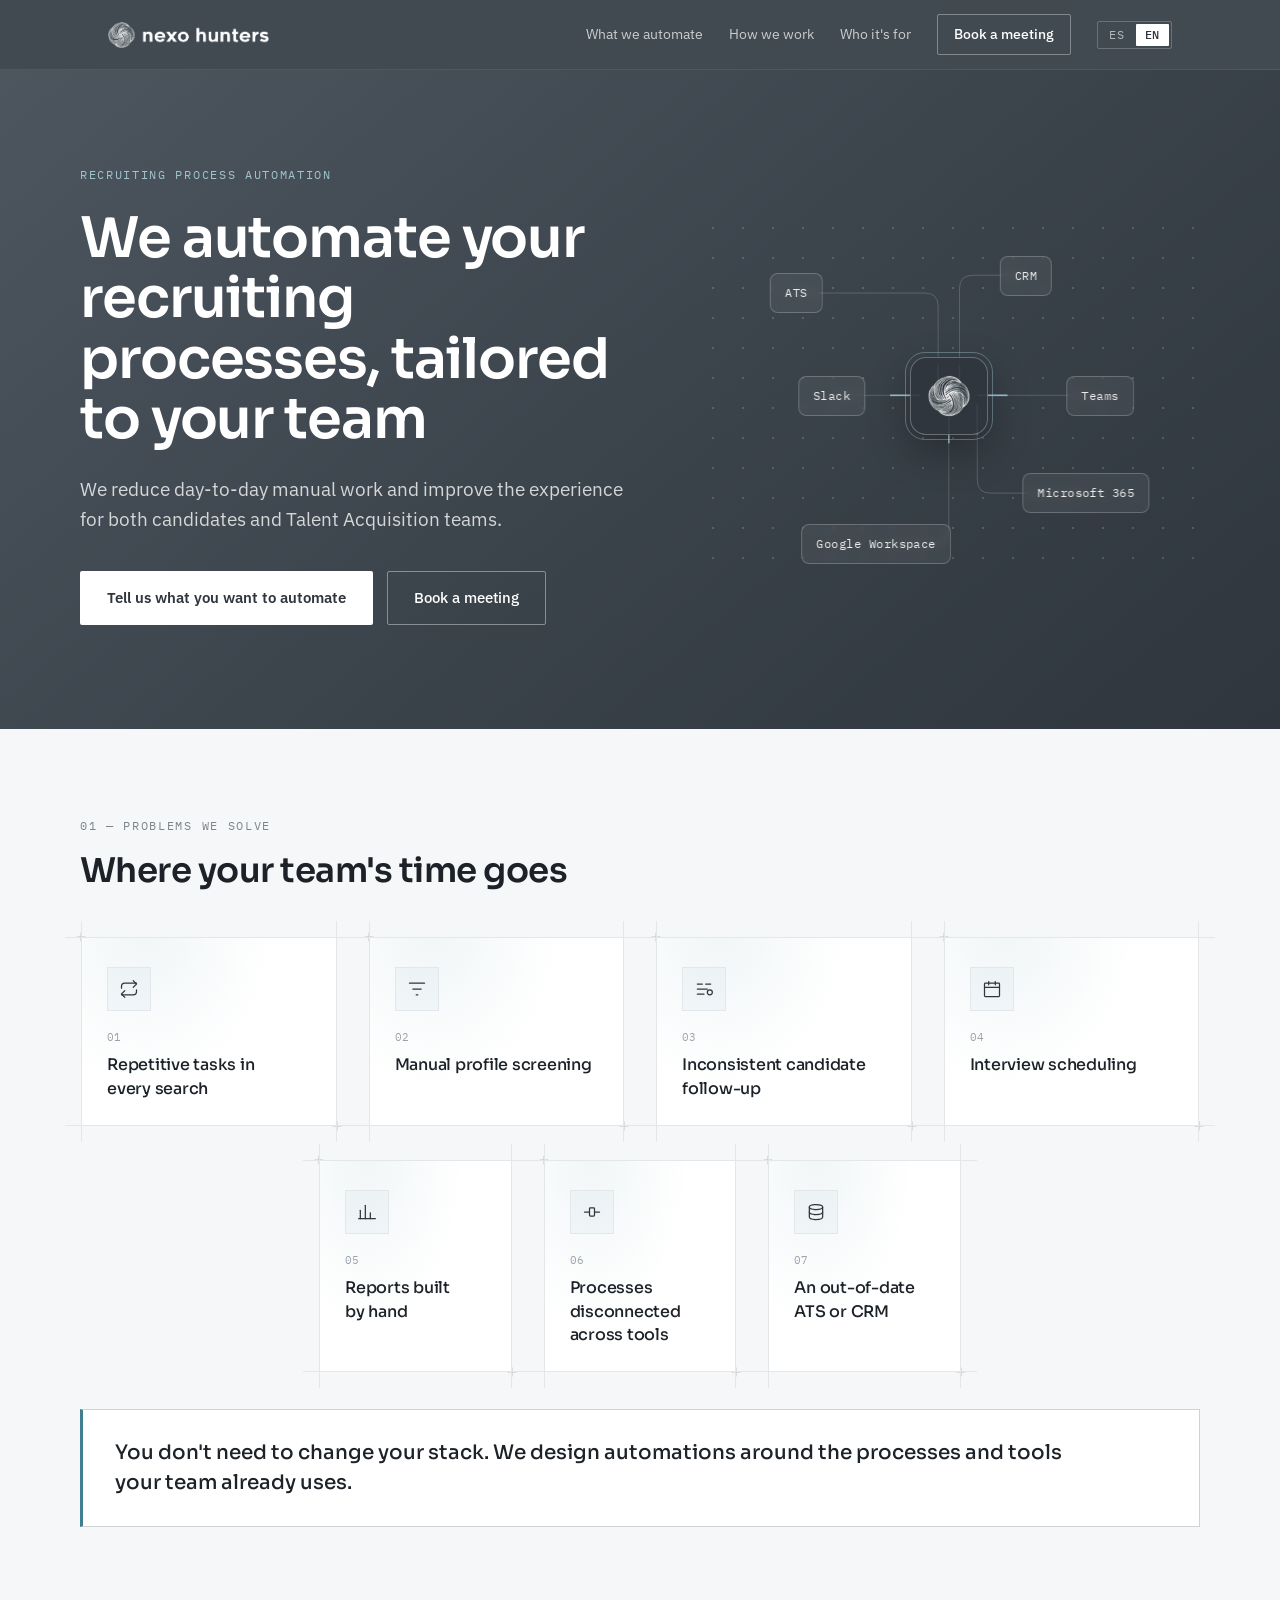
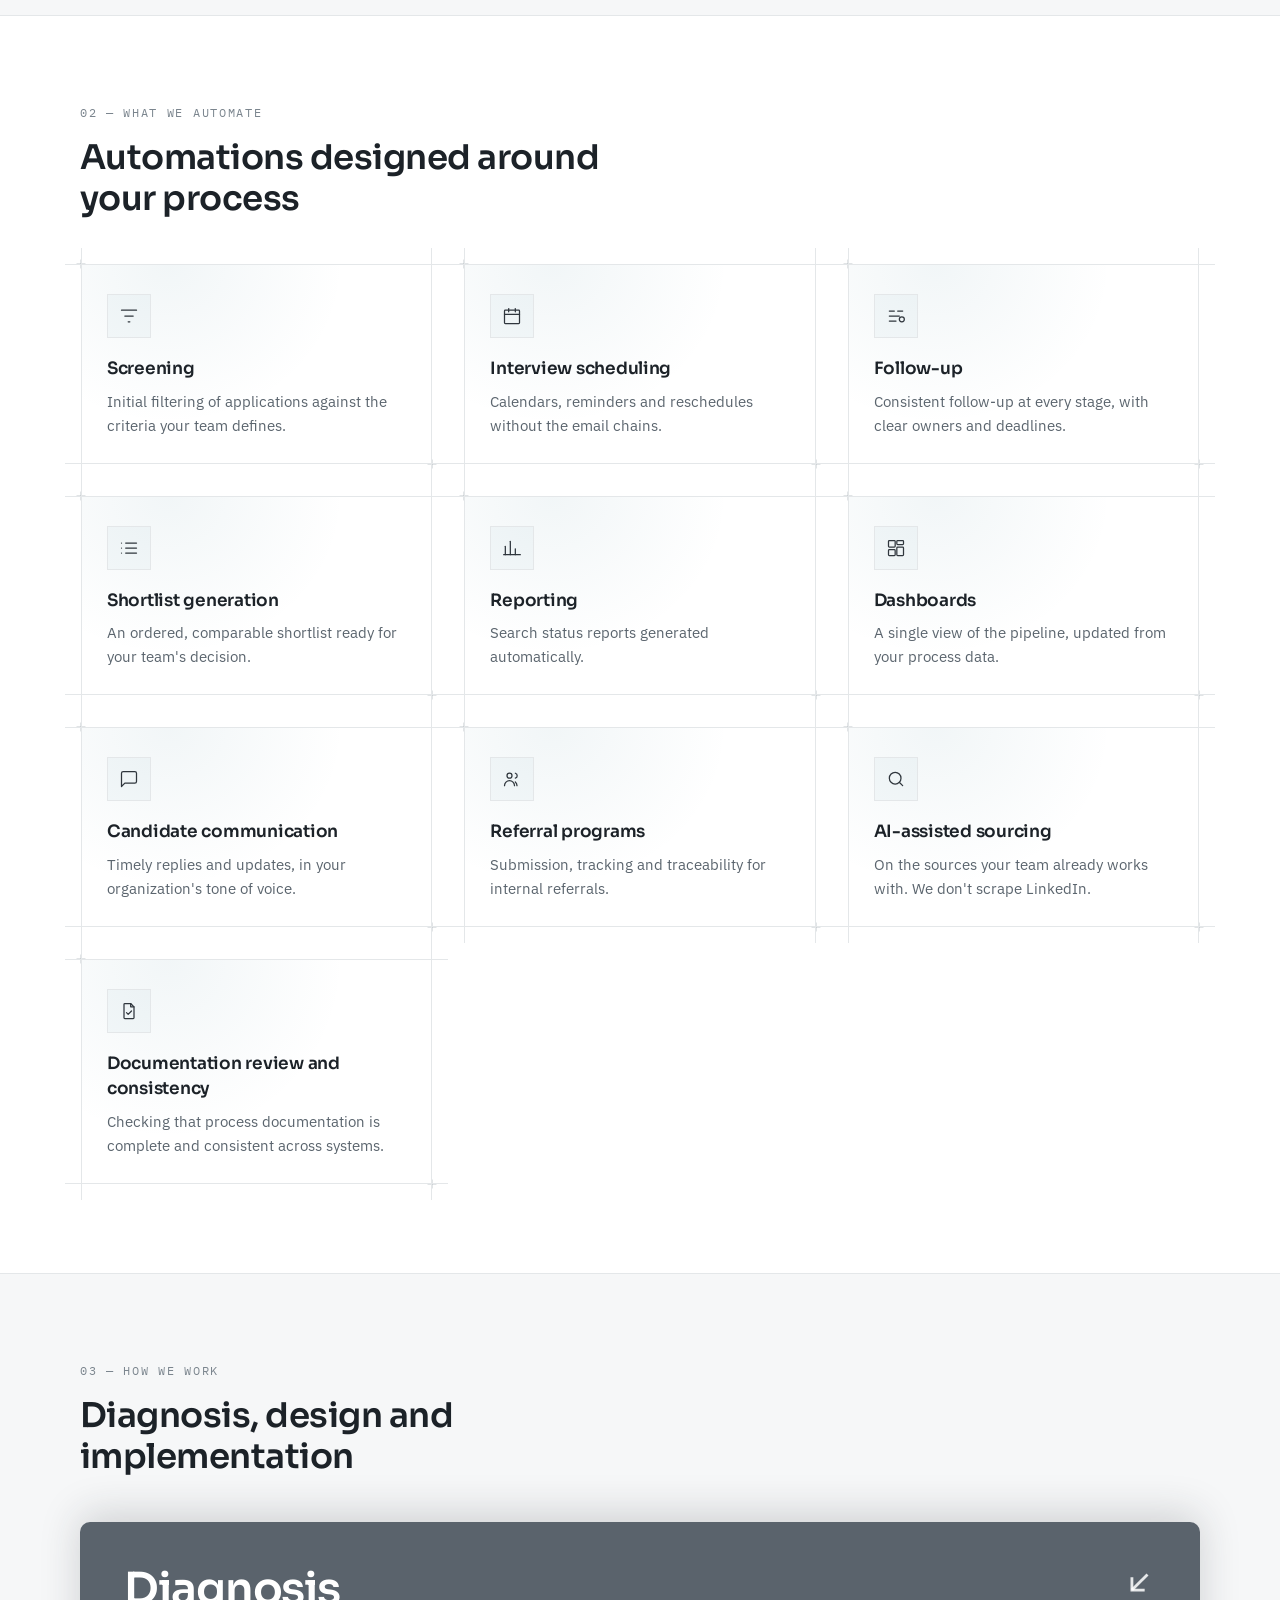
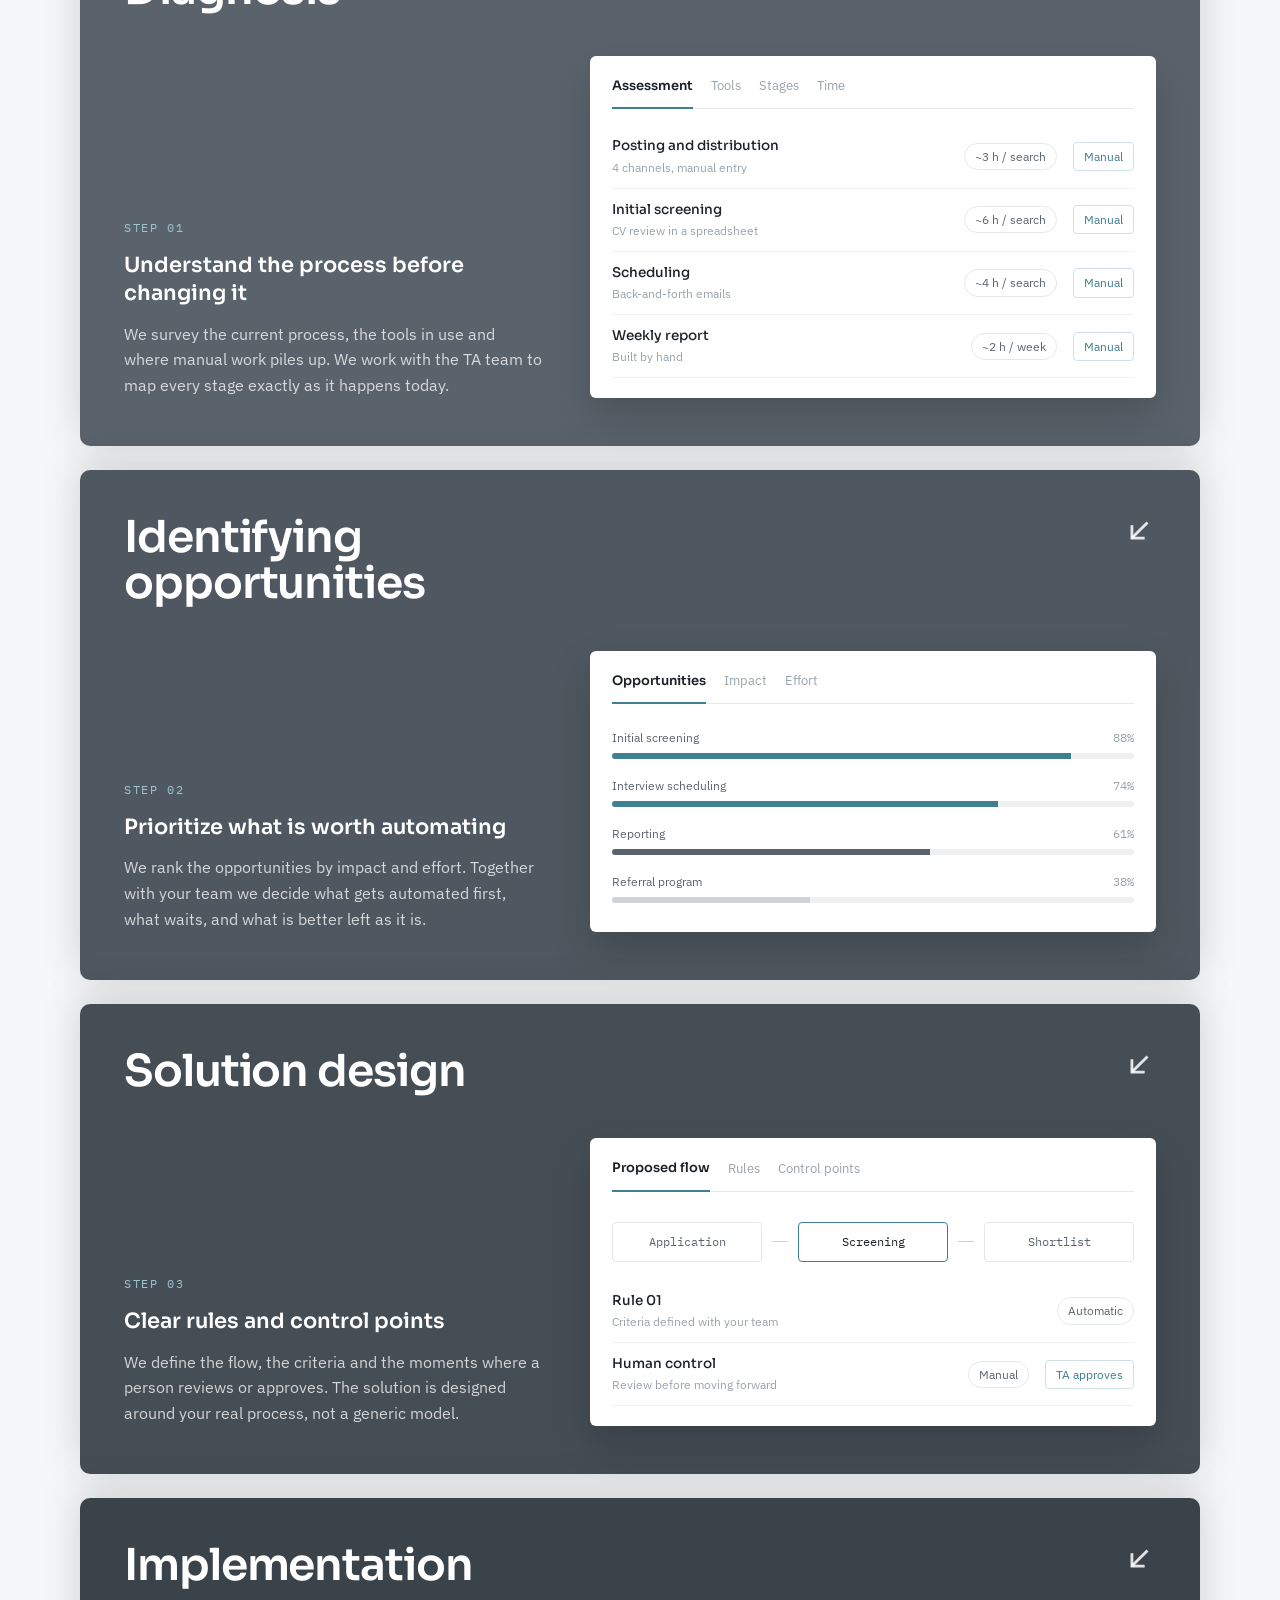
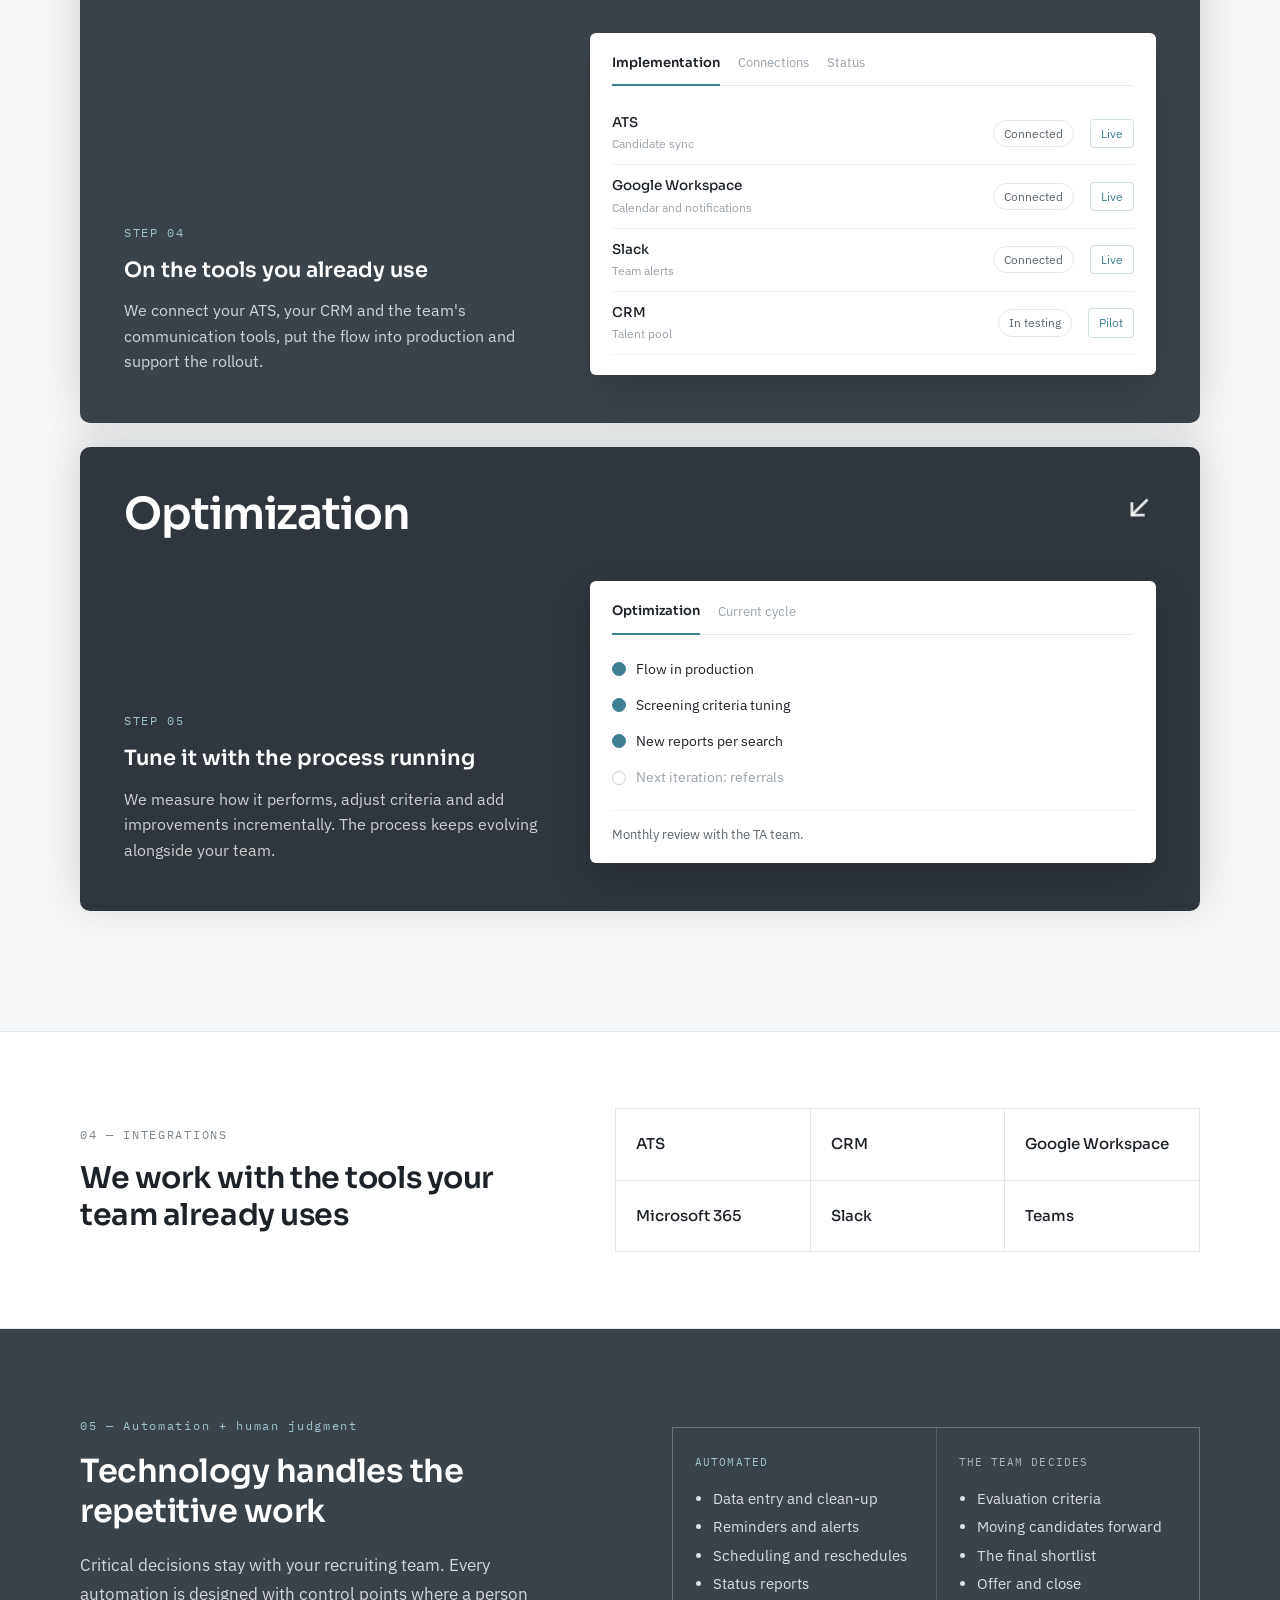
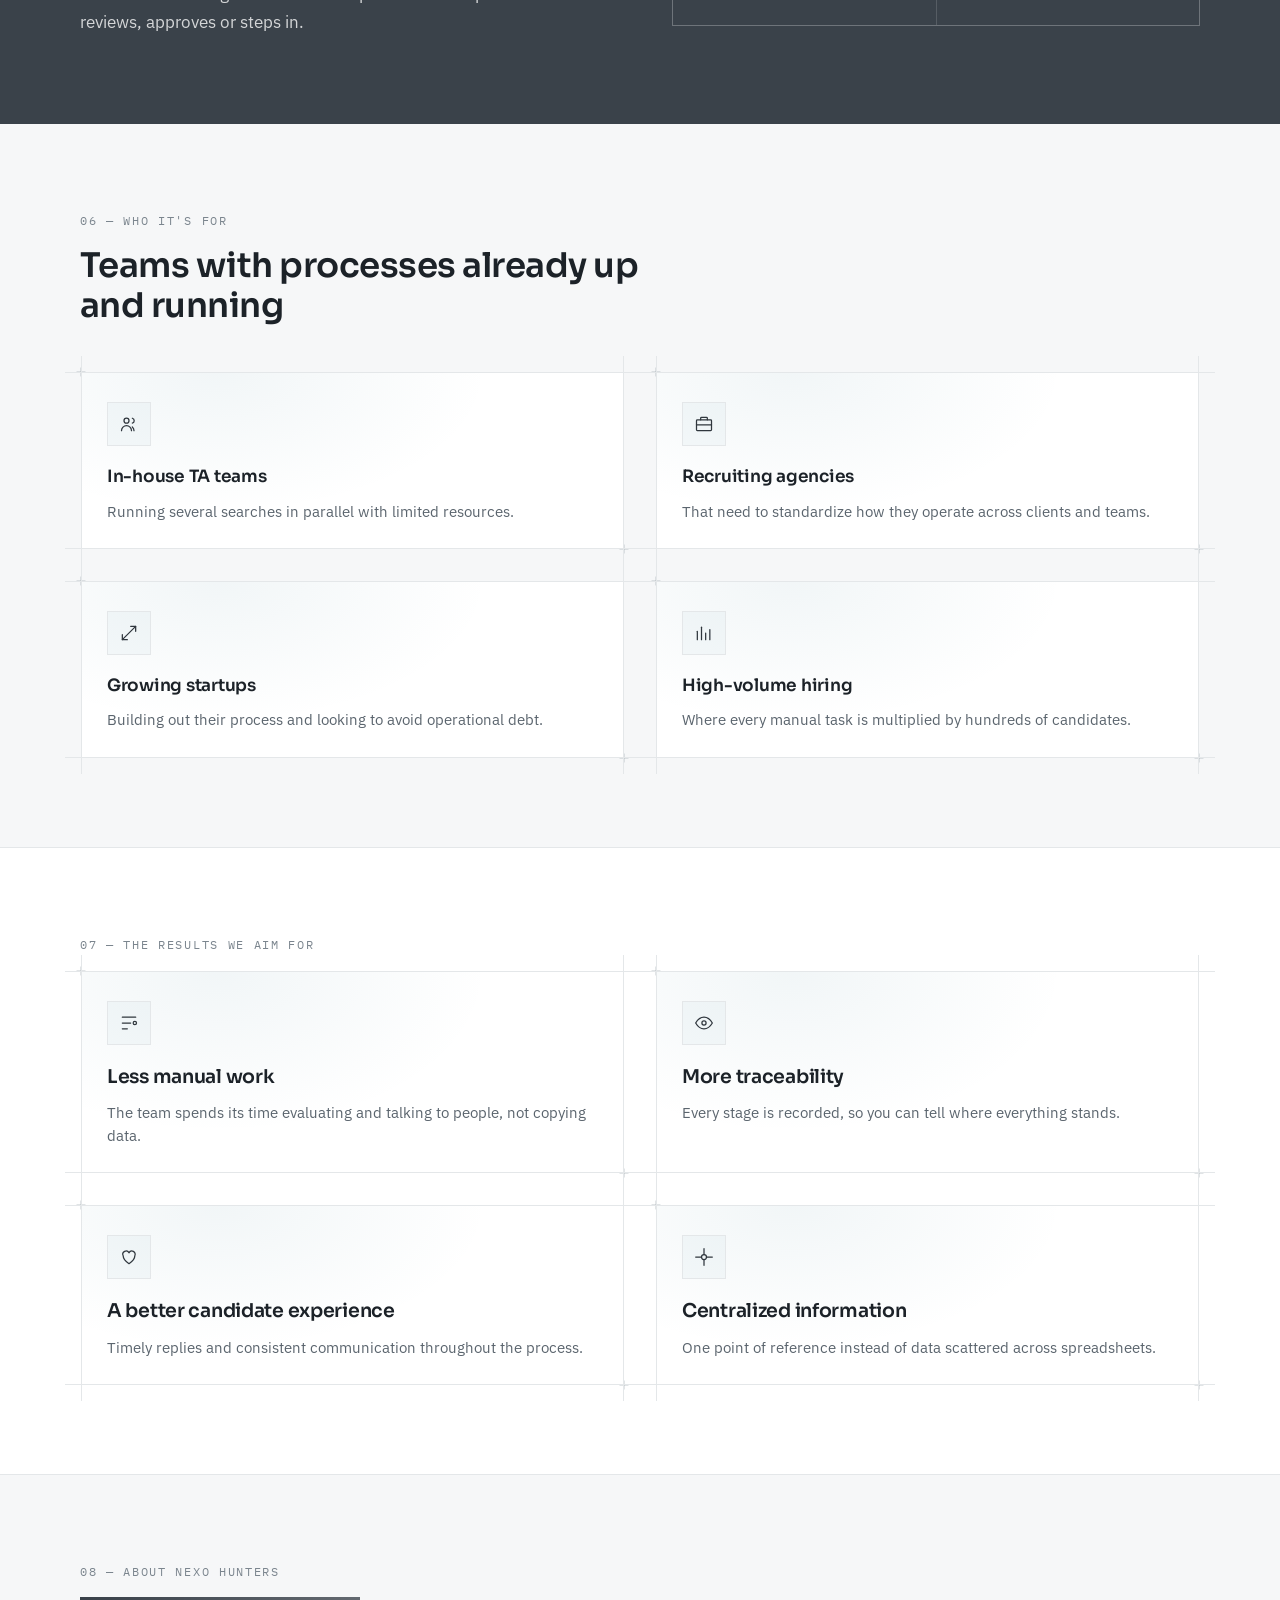
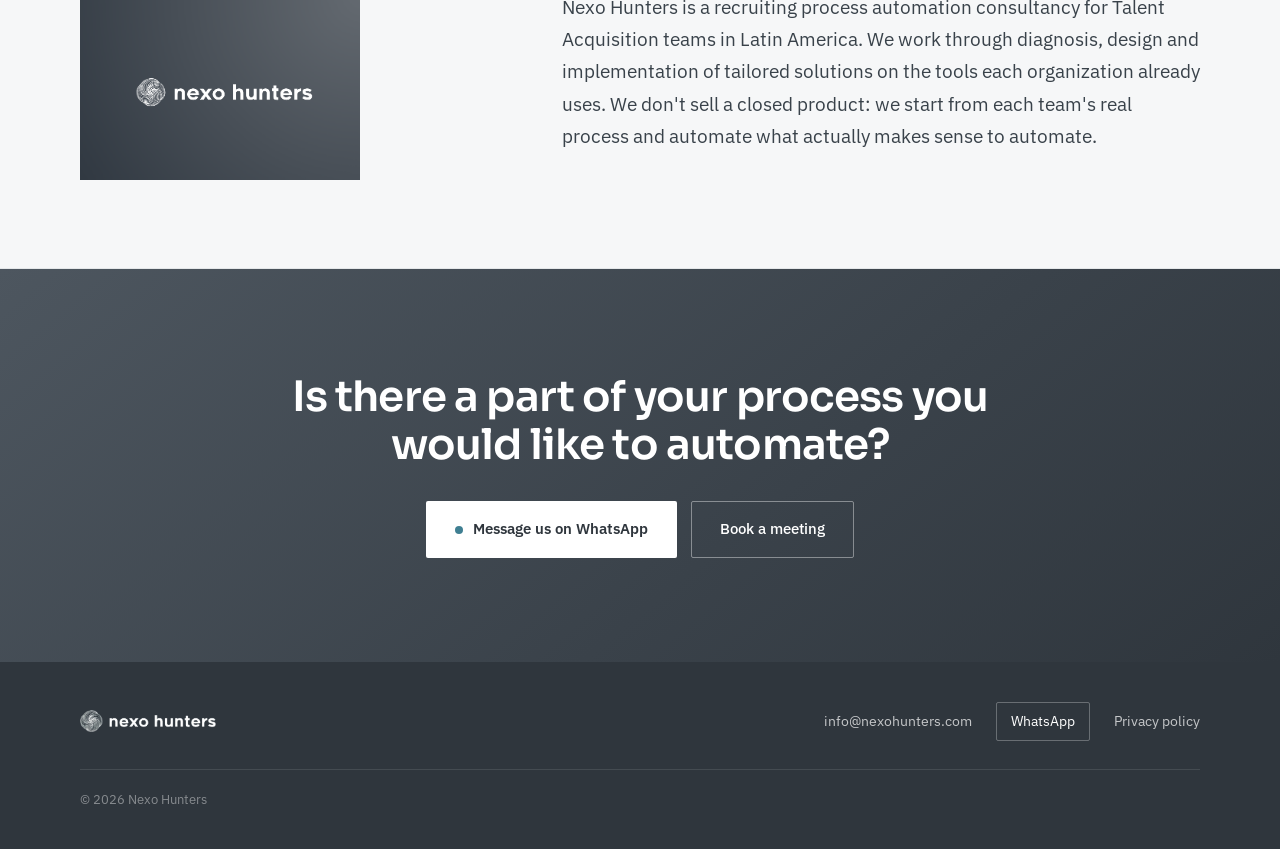
==== index.html @ 3d7f92ab "Landing page bilingüe de Nexo Hunters Implementación estática del diseño "Nexo Hunters Landing" de C" ====
<!DOCTYPE html>
<html lang="es">
<head>
<meta charset="utf-8">
<meta name="viewport" content="width=device-width, initial-scale=1">
<title>Nexo Hunters — Automatización de procesos de recruiting</title>
<meta name="description" content="Automatizamos procesos de recruiting a medida. Reducimos las tareas manuales del día a día y mejoramos la experiencia de los candidatos y de los equipos de Talent Acquisition.">
<meta name="theme-color" content="#2f363d">
<link rel="icon" href="assets/img/favicon.ico" sizes="any">
<link rel="apple-touch-icon" href="assets/img/nexo-mark-white.png">

<meta property="og:type" content="website">
<meta property="og:title" content="Nexo Hunters — Automatización de procesos de recruiting">
<meta property="og:description" content="Diagnóstico, diseño e implementación de automatizaciones sobre las herramientas que tu equipo ya utiliza.">
<meta property="og:url" content="https://nexohunters.com/">
<meta property="og:image" content="https://nexohunters.com/assets/img/nexo-logo-card.png">
<meta property="og:locale" content="es_LA">
<meta property="og:locale:alternate" content="en_US">
<meta name="twitter:card" content="summary_large_image">

<link rel="canonical" href="https://nexohunters.com/">
<link rel="alternate" hreflang="es" href="https://nexohunters.com/">
<link rel="alternate" hreflang="en" href="https://nexohunters.com/en/">
<link rel="alternate" hreflang="x-default" href="https://nexohunters.com/">

<link rel="preconnect" href="https://fonts.googleapis.com">
<link rel="preconnect" href="https://fonts.gstatic.com" crossorigin>
<link href="https://fonts.googleapis.com/css2?family=Sora:wght@400;500;600;700&family=IBM+Plex+Sans:wght@400;500;600&family=IBM+Plex+Mono:wght@400;500&display=swap" rel="stylesheet">
<link rel="stylesheet" href="assets/css/styles.css">

<script>
/* Language routing. Runs before paint so there is no flash of the wrong language.
   A stored choice always wins over the browser's language. */
(function () {
  var KEY = "nx-lang", THIS = "es", OTHER = "en/";
  // Remember an explicit choice before the click navigates away.
  document.addEventListener("click", function (e) {
    var el = e.target && e.target.closest && e.target.closest("[data-lang]");
    if (el) { try { localStorage.setItem(KEY, el.getAttribute("data-lang")); } catch (err) {} }
  }, true);
  try {
    var stored = localStorage.getItem(KEY);
    if (stored) { if (stored !== THIS) location.replace(OTHER); return; }
  } catch (err) { return; }
  var tag = (navigator.languages && navigator.languages[0]) || navigator.language || "";
  if (tag && !/^es\b/i.test(tag)) location.replace(OTHER);
})();
</script>
</head>
<body>

<a class="skip-link" href="#main">Saltar al contenido</a>

<header class="site-header">
  <div class="site-header__inner">
    <a href="#" aria-label="Nexo Hunters — inicio">
      <img class="site-header__logo" src="assets/img/nexo-logo-white-trim.png" alt="Nexo Hunters" width="389" height="63">
    </a>

    <button class="nav-toggle" type="button" aria-expanded="false" aria-controls="site-nav"
            data-label-open="Abrir menú" data-label-close="Cerrar menú">
      <span class="visually-hidden">Abrir menú</span>
      <svg class="nav-toggle__open" viewBox="0 0 24 24" fill="none" stroke="currentColor" stroke-width="1.6" stroke-linecap="round" aria-hidden="true"><path d="M4 7h16"/><path d="M4 12h16"/><path d="M4 17h16"/></svg>
      <svg class="nav-toggle__close" viewBox="0 0 24 24" fill="none" stroke="currentColor" stroke-width="1.6" stroke-linecap="round" aria-hidden="true"><path d="M6 6l12 12"/><path d="M18 6L6 18"/></svg>
    </button>

    <nav class="site-nav" id="site-nav" aria-label="Principal">
      <a class="site-nav__link" href="#que-automatizamos">Qué automatizamos</a>
      <a class="site-nav__link" href="#como-trabajamos">Cómo trabajamos</a>
      <a class="site-nav__link" href="#para-quien">Para quién</a>
      <a class="site-nav__cta" href="#contacto">Agendar una reunión</a>
      <p class="lang-switch" aria-label="Idioma">
        <span class="lang-switch__opt is-active" aria-current="true">ES</span>
        <a class="lang-switch__opt" href="en/" hreflang="en" lang="en" data-lang="en">EN</a>
      </p>
    </nav>
  </div>
</header>

<main id="main">

  <!-- ===================== Hero ===================== -->
  <section class="hero">
    <div class="hero__inner">
      <div>
        <p class="hero__eyebrow">Automatización de procesos de recruiting</p>
        <h1 class="hero__title">Automatizamos tus procesos de recruiting a medida</h1>
        <p class="hero__lead">Reducimos las tareas manuales del día a día y mejoramos la experiencia de los candidatos y de los equipos de Talent Acquisition.</p>
        <div class="btn-row">
          <a class="btn btn--solid" href="#contacto">Contanos qué querés automatizar</a>
          <a class="btn btn--ghost" href="#contacto">Agendar una reunión</a>
        </div>
      </div>

      <div>
        <div class="diagram" role="img" aria-label="Diagrama: el núcleo de Nexo Hunters conectado con ATS, CRM, Slack, Teams, Google Workspace y Microsoft 365.">
          <div class="diagram__grid" aria-hidden="true"></div>
          <svg class="diagram__svg" viewBox="0 0 564 410" fill="none" aria-hidden="true">
            <path class="diagram__wire" d="M 270 205 V 105 Q 270 90 255 90 H 110"/>
            <path class="diagram__wire" d="M 294 205 V 85 Q 294 70 309 70 H 368"/>
            <path class="diagram__wire" d="M 250 205 H 150"/>
            <path class="diagram__wire" d="M 314 205 H 452"/>
            <path class="diagram__wire" d="M 282 225 V 355 Q 282 372 265 372 H 200"/>
            <path class="diagram__wire" d="M 314 215 V 300 Q 314 315 329 315 H 436"/>

            <path class="diagram__pulse" style="animation-delay:0s"    d="M 270 205 V 105 Q 270 90 255 90 H 110"/>
            <path class="diagram__pulse" style="animation-delay:.55s"  d="M 294 205 V 85 Q 294 70 309 70 H 368"/>
            <path class="diagram__pulse" style="animation-delay:1.1s"  d="M 250 205 H 150"/>
            <path class="diagram__pulse" style="animation-delay:1.65s" d="M 314 205 H 452"/>
            <path class="diagram__pulse" style="animation-delay:2.2s"  d="M 282 225 V 355 Q 282 372 265 372 H 200"/>
            <path class="diagram__pulse" style="animation-delay:2.75s" d="M 314 215 V 300 Q 314 315 329 315 H 436"/>
          </svg>

          <span class="diagram__chip" style="left:19.50%; top:21.95%;">ATS</span>
          <span class="diagram__chip" style="left:65.25%; top:17.07%;">CRM</span>
          <span class="diagram__chip" style="left:26.60%; top:50.00%;">Slack</span>
          <span class="diagram__chip" style="left:80.14%; top:50.00%;">Teams</span>
          <span class="diagram__chip" style="left:35.46%; top:90.73%;">Google Workspace</span>
          <span class="diagram__chip" style="left:77.30%; top:76.83%;">Microsoft 365</span>

          <div class="diagram__core">
            <img src="assets/img/nexo-mark-white.png" alt="" width="256" height="256">
            <span class="diagram__ring" aria-hidden="true"></span>
          </div>
        </div>
      </div>
    </div>
  </section>

  <!-- ===================== 01 · Problemas ===================== -->
  <section class="section">
    <div class="container">
      <p class="eyebrow">01 — Problemas que resolvemos</p>
      <h2 class="section-title section-title--narrow">Donde se pierde el tiempo del equipo</h2>

      <div class="card-grid">
        <article class="card">
          <span class="card__frame" aria-hidden="true"></span>
          <div class="card__icon"><svg viewBox="0 0 24 24" fill="none" stroke="currentColor" stroke-width="1.5" stroke-linecap="round" stroke-linejoin="round" aria-hidden="true"><path d="M17 2l4 4-4 4"/><path d="M3 11V9a4 4 0 0 1 4-4h14"/><path d="M7 22l-4-4 4-4"/><path d="M21 13v2a4 4 0 0 1-4 4H3"/></svg></div>
          <div class="card__body">
            <p class="card__num">01</p>
            <h3 class="card__label">Tareas repetitivas en cada búsqueda</h3>
          </div>
        </article>

        <article class="card">
          <span class="card__frame" aria-hidden="true"></span>
          <div class="card__icon"><svg viewBox="0 0 24 24" fill="none" stroke="currentColor" stroke-width="1.5" stroke-linecap="round" stroke-linejoin="round" aria-hidden="true"><path d="M3 5h18"/><path d="M7 12h10"/><path d="M11 19h2"/></svg></div>
          <div class="card__body">
            <p class="card__num">02</p>
            <h3 class="card__label">Screening manual de perfiles</h3>
          </div>
        </article>

        <article class="card">
          <span class="card__frame" aria-hidden="true"></span>
          <div class="card__icon"><svg viewBox="0 0 24 24" fill="none" stroke="currentColor" stroke-width="1.5" stroke-linecap="round" stroke-linejoin="round" aria-hidden="true"><path d="M4 6h6"/><path d="M14 6h6"/><path d="M4 12h12"/><path d="M4 18h8"/><circle cx="19" cy="16" r="3"/></svg></div>
          <div class="card__body">
            <p class="card__num">03</p>
            <h3 class="card__label">Seguimiento inconsistente de candidatos</h3>
          </div>
        </article>

        <article class="card">
          <span class="card__frame" aria-hidden="true"></span>
          <div class="card__icon"><svg viewBox="0 0 24 24" fill="none" stroke="currentColor" stroke-width="1.5" stroke-linecap="round" stroke-linejoin="round" aria-hidden="true"><rect x="3" y="5" width="18" height="16" rx="1"/><path d="M3 10h18"/><path d="M8 3v4"/><path d="M16 3v4"/></svg></div>
          <div class="card__body">
            <p class="card__num">04</p>
            <h3 class="card__label">Coordinación de entrevistas</h3>
          </div>
        </article>
      </div>

      <div class="card-grid card-grid--remainder">
        <article class="card">
          <span class="card__frame" aria-hidden="true"></span>
          <div class="card__icon"><svg viewBox="0 0 24 24" fill="none" stroke="currentColor" stroke-width="1.5" stroke-linecap="round" stroke-linejoin="round" aria-hidden="true"><path d="M4 20V10"/><path d="M10 20V4"/><path d="M16 20v-7"/><path d="M22 20H2"/></svg></div>
          <div class="card__body">
            <p class="card__num">05</p>
            <h3 class="card__label">Reportes armados a mano</h3>
          </div>
        </article>

        <article class="card">
          <span class="card__frame" aria-hidden="true"></span>
          <div class="card__icon"><svg viewBox="0 0 24 24" fill="none" stroke="currentColor" stroke-width="1.5" stroke-linecap="round" stroke-linejoin="round" aria-hidden="true"><path d="M3 12h6"/><path d="M15 12h6"/><rect x="9" y="7" width="6" height="10" rx="1"/></svg></div>
          <div class="card__body">
            <p class="card__num">06</p>
            <h3 class="card__label">Procesos desconectados entre herramientas</h3>
          </div>
        </article>

        <article class="card">
          <span class="card__frame" aria-hidden="true"></span>
          <div class="card__icon"><svg viewBox="0 0 24 24" fill="none" stroke="currentColor" stroke-width="1.5" stroke-linecap="round" stroke-linejoin="round" aria-hidden="true"><ellipse cx="12" cy="6" rx="8" ry="3"/><path d="M4 6v12c0 1.7 3.6 3 8 3s8-1.3 8-3V6"/><path d="M4 12c0 1.7 3.6 3 8 3s8-1.3 8-3"/></svg></div>
          <div class="card__body">
            <p class="card__num">07</p>
            <h3 class="card__label">ATS o CRM desactualizado</h3>
          </div>
        </article>
      </div>

      <div class="callout">
        <p>No necesitás cambiar tu stack. Diseñamos automatizaciones sobre los procesos y herramientas que tu equipo ya utiliza.</p>
      </div>
    </div>
  </section>

  <!-- ===================== 02 · Qué automatizamos ===================== -->
  <section class="section section--surface" id="que-automatizamos">
    <div class="container">
      <p class="eyebrow">02 — Qué automatizamos</p>
      <h2 class="section-title">Automatizaciones diseñadas sobre tu proceso</h2>

      <div class="card-grid card-grid--wide">
        <article class="card">
          <span class="card__frame" aria-hidden="true"></span>
          <div class="card__icon"><svg viewBox="0 0 24 24" fill="none" stroke="currentColor" stroke-width="1.5" stroke-linecap="round" stroke-linejoin="round" aria-hidden="true"><path d="M3 5h18"/><path d="M7 12h10"/><path d="M11 19h2"/></svg></div>
          <div class="card__body">
            <h3 class="card__title">Screening</h3>
            <p class="card__text">Filtrado inicial de postulaciones según los criterios que define el equipo.</p>
          </div>
        </article>

        <article class="card">
          <span class="card__frame" aria-hidden="true"></span>
          <div class="card__icon"><svg viewBox="0 0 24 24" fill="none" stroke="currentColor" stroke-width="1.5" stroke-linecap="round" stroke-linejoin="round" aria-hidden="true"><rect x="3" y="5" width="18" height="16" rx="1"/><path d="M3 10h18"/><path d="M8 3v4"/><path d="M16 3v4"/></svg></div>
          <div class="card__body">
            <h3 class="card__title">Coordinación de entrevistas</h3>
            <p class="card__text">Agendas, recordatorios y reprogramaciones sin cadenas de mails.</p>
          </div>
        </article>

        <article class="card">
          <span class="card__frame" aria-hidden="true"></span>
          <div class="card__icon"><svg viewBox="0 0 24 24" fill="none" stroke="currentColor" stroke-width="1.5" stroke-linecap="round" stroke-linejoin="round" aria-hidden="true"><path d="M4 6h6"/><path d="M14 6h6"/><path d="M4 12h12"/><path d="M4 18h8"/><circle cx="19" cy="16" r="3"/></svg></div>
          <div class="card__body">
            <h3 class="card__title">Follow-up</h3>
            <p class="card__text">Seguimiento consistente en cada etapa, con responsables y plazos claros.</p>
          </div>
        </article>

        <article class="card">
          <span class="card__frame" aria-hidden="true"></span>
          <div class="card__icon"><svg viewBox="0 0 24 24" fill="none" stroke="currentColor" stroke-width="1.5" stroke-linecap="round" stroke-linejoin="round" aria-hidden="true"><path d="M8 6h13"/><path d="M8 12h13"/><path d="M8 18h13"/><path d="M3 6h.01"/><path d="M3 12h.01"/><path d="M3 18h.01"/></svg></div>
          <div class="card__body">
            <h3 class="card__title">Generación de shortlist</h3>
            <p class="card__text">Preselección ordenada y comparable para la decisión del equipo.</p>
          </div>
        </article>

        <article class="card">
          <span class="card__frame" aria-hidden="true"></span>
          <div class="card__icon"><svg viewBox="0 0 24 24" fill="none" stroke="currentColor" stroke-width="1.5" stroke-linecap="round" stroke-linejoin="round" aria-hidden="true"><path d="M4 20V10"/><path d="M10 20V4"/><path d="M16 20v-7"/><path d="M22 20H2"/></svg></div>
          <div class="card__body">
            <h3 class="card__title">Reporting</h3>
            <p class="card__text">Reportes de estado de búsquedas generados de forma automática.</p>
          </div>
        </article>

        <article class="card">
          <span class="card__frame" aria-hidden="true"></span>
          <div class="card__icon"><svg viewBox="0 0 24 24" fill="none" stroke="currentColor" stroke-width="1.5" stroke-linecap="round" stroke-linejoin="round" aria-hidden="true"><rect x="3" y="3" width="8" height="8" rx="1"/><rect x="13" y="3" width="8" height="5" rx="1"/><rect x="3" y="14" width="8" height="7" rx="1"/><rect x="13" y="11" width="8" height="10" rx="1"/></svg></div>
          <div class="card__body">
            <h3 class="card__title">Dashboards</h3>
            <p class="card__text">Una vista única del pipeline, actualizada con los datos del proceso.</p>
          </div>
        </article>

        <article class="card">
          <span class="card__frame" aria-hidden="true"></span>
          <div class="card__icon"><svg viewBox="0 0 24 24" fill="none" stroke="currentColor" stroke-width="1.5" stroke-linecap="round" stroke-linejoin="round" aria-hidden="true"><path d="M21 15a2 2 0 0 1-2 2H7l-4 4V5a2 2 0 0 1 2-2h14a2 2 0 0 1 2 2z"/></svg></div>
          <div class="card__body">
            <h3 class="card__title">Comunicación con candidatos</h3>
            <p class="card__text">Respuestas y avisos en tiempo, con el tono de tu organización.</p>
          </div>
        </article>

        <article class="card">
          <span class="card__frame" aria-hidden="true"></span>
          <div class="card__icon"><svg viewBox="0 0 24 24" fill="none" stroke="currentColor" stroke-width="1.5" stroke-linecap="round" stroke-linejoin="round" aria-hidden="true"><circle cx="9" cy="8" r="3"/><path d="M3 20a6 6 0 0 1 12 0"/><path d="M16 5.1a3 3 0 0 1 0 5.8"/><path d="M18 20a6 6 0 0 0-2-4.5"/></svg></div>
          <div class="card__body">
            <h3 class="card__title">Programas de referidos</h3>
            <p class="card__text">Carga, seguimiento y trazabilidad de las referencias internas.</p>
          </div>
        </article>

        <article class="card">
          <span class="card__frame" aria-hidden="true"></span>
          <div class="card__icon"><svg viewBox="0 0 24 24" fill="none" stroke="currentColor" stroke-width="1.5" stroke-linecap="round" stroke-linejoin="round" aria-hidden="true"><circle cx="11" cy="11" r="7"/><path d="M20 20l-3.5-3.5"/></svg></div>
          <div class="card__body">
            <h3 class="card__title">Sourcing asistido por IA</h3>
            <p class="card__text">Sobre las fuentes con las que tu equipo ya trabaja. No hacemos scraping de LinkedIn.</p>
          </div>
        </article>

        <article class="card">
          <span class="card__frame" aria-hidden="true"></span>
          <div class="card__icon"><svg viewBox="0 0 24 24" fill="none" stroke="currentColor" stroke-width="1.5" stroke-linecap="round" stroke-linejoin="round" aria-hidden="true"><path d="M14 3H7a1 1 0 0 0-1 1v16a1 1 0 0 0 1 1h10a1 1 0 0 0 1-1V7z"/><path d="M14 3v4h4"/><path d="M9 14l2 2 4-4"/></svg></div>
          <div class="card__body">
            <h3 class="card__title">Revisión y consistencia de documentación</h3>
            <p class="card__text">Chequeo de que la documentación del proceso esté completa y sea coherente entre sistemas.</p>
          </div>
        </article>
      </div>
    </div>
  </section>

  <!-- ===================== 03 · Cómo trabajamos ===================== -->
  <section class="section process" id="como-trabajamos">
    <div class="container">
      <p class="eyebrow">03 — Cómo trabajamos</p>
      <h2 class="section-title">Diagnóstico, diseño e implementación</h2>

      <div class="process__stack">

        <!-- Paso 01 -->
        <article class="step step--1">
          <div class="step__head">
            <h3 class="step__title">Diagnóstico</h3>
            <svg class="step__arrow" viewBox="0 0 24 24" aria-hidden="true"><path d="M18 6 L7 17"/><path d="M7 8 V17 H16"/></svg>
          </div>
          <div class="step__grid">
            <div>
              <p class="step__kicker">PASO 01</p>
              <p class="step__lead">Entender el proceso antes de tocarlo</p>
              <p class="step__text">Relevamos el proceso actual, las herramientas en uso y dónde se acumula el trabajo manual. Trabajamos con el equipo de TA para mapear cada etapa tal como sucede hoy.</p>
            </div>
            <div class="panel" aria-hidden="true">
              <div class="panel__tabs">
                <span class="panel__tab panel__tab--active">Relevamiento</span>
                <span class="panel__tab">Herramientas</span>
                <span class="panel__tab">Etapas</span>
                <span class="panel__tab">Tiempos</span>
              </div>
              <div class="panel__row">
                <div class="panel__row-main">
                  <div class="panel__row-title">Publicación y difusión</div>
                  <div class="panel__row-sub">4 canales, carga manual</div>
                </div>
                <span class="pill">~3 h / búsqueda</span>
                <span class="tag">Manual</span>
              </div>
              <div class="panel__row">
                <div class="panel__row-main">
                  <div class="panel__row-title">Screening inicial</div>
                  <div class="panel__row-sub">Revisión de CV en planilla</div>
                </div>
                <span class="pill">~6 h / búsqueda</span>
                <span class="tag">Manual</span>
              </div>
              <div class="panel__row">
                <div class="panel__row-main">
                  <div class="panel__row-title">Coordinación</div>
                  <div class="panel__row-sub">Mails de ida y vuelta</div>
                </div>
                <span class="pill">~4 h / búsqueda</span>
                <span class="tag">Manual</span>
              </div>
              <div class="panel__row">
                <div class="panel__row-main">
                  <div class="panel__row-title">Reporte semanal</div>
                  <div class="panel__row-sub">Armado a mano</div>
                </div>
                <span class="pill">~2 h / semana</span>
                <span class="tag">Manual</span>
              </div>
            </div>
          </div>
        </article>

        <!-- Paso 02 -->
        <article class="step step--2">
          <div class="step__head">
            <h3 class="step__title">Identificación de oportunidades</h3>
            <svg class="step__arrow" viewBox="0 0 24 24" aria-hidden="true"><path d="M18 6 L7 17"/><path d="M7 8 V17 H16"/></svg>
          </div>
          <div class="step__grid">
            <div>
              <p class="step__kicker">PASO 02</p>
              <p class="step__lead">Priorizar qué conviene automatizar</p>
              <p class="step__text">Ordenamos las oportunidades por impacto y esfuerzo. Definimos con el equipo qué se automatiza primero, qué queda para después y qué conviene dejar como está.</p>
            </div>
            <div class="panel" aria-hidden="true">
              <div class="panel__tabs">
                <span class="panel__tab panel__tab--active">Oportunidades</span>
                <span class="panel__tab">Impacto</span>
                <span class="panel__tab">Esfuerzo</span>
              </div>
              <div class="meter">
                <div class="meter__head"><span>Screening inicial</span><span class="meter__value">88%</span></div>
                <div class="meter__track"><div class="meter__fill" style="width:88%"></div></div>
              </div>
              <div class="meter">
                <div class="meter__head"><span>Coordinación de entrevistas</span><span class="meter__value">74%</span></div>
                <div class="meter__track"><div class="meter__fill" style="width:74%"></div></div>
              </div>
              <div class="meter">
                <div class="meter__head"><span>Reporting</span><span class="meter__value">61%</span></div>
                <div class="meter__track"><div class="meter__fill meter__fill--mid" style="width:61%"></div></div>
              </div>
              <div class="meter">
                <div class="meter__head"><span>Programa de referidos</span><span class="meter__value">38%</span></div>
                <div class="meter__track"><div class="meter__fill meter__fill--low" style="width:38%"></div></div>
              </div>
            </div>
          </div>
        </article>

        <!-- Paso 03 -->
        <article class="step step--3">
          <div class="step__head">
            <h3 class="step__title">Diseño de solución</h3>
            <svg class="step__arrow" viewBox="0 0 24 24" aria-hidden="true"><path d="M18 6 L7 17"/><path d="M7 8 V17 H16"/></svg>
          </div>
          <div class="step__grid">
            <div>
              <p class="step__kicker">PASO 03</p>
              <p class="step__lead">Reglas claras y puntos de control</p>
              <p class="step__text">Definimos el flujo, los criterios y los momentos en los que una persona revisa o aprueba. La solución se diseña sobre el proceso real, no sobre un modelo genérico.</p>
            </div>
            <div class="panel" aria-hidden="true">
              <div class="panel__tabs">
                <span class="panel__tab panel__tab--active">Flujo propuesto</span>
                <span class="panel__tab">Reglas</span>
                <span class="panel__tab">Puntos de control</span>
              </div>
              <div class="flow">
                <span class="flow__node">Postulación</span>
                <span class="flow__link"></span>
                <span class="flow__node flow__node--active">Screening</span>
                <span class="flow__link"></span>
                <span class="flow__node">Shortlist</span>
              </div>
              <div class="panel__row">
                <div class="panel__row-main">
                  <div class="panel__row-title">Regla 01</div>
                  <div class="panel__row-sub">Criterios definidos con el equipo</div>
                </div>
                <span class="pill">Automático</span>
              </div>
              <div class="panel__row">
                <div class="panel__row-main">
                  <div class="panel__row-title">Control humano</div>
                  <div class="panel__row-sub">Revisión antes de avanzar</div>
                </div>
                <span class="pill">Manual</span>
                <span class="tag">Aprueba TA</span>
              </div>
            </div>
          </div>
        </article>

        <!-- Paso 04 -->
        <article class="step step--4">
          <div class="step__head">
            <h3 class="step__title">Implementación</h3>
            <svg class="step__arrow" viewBox="0 0 24 24" aria-hidden="true"><path d="M18 6 L7 17"/><path d="M7 8 V17 H16"/></svg>
          </div>
          <div class="step__grid">
            <div>
              <p class="step__kicker">PASO 04</p>
              <p class="step__lead">Sobre las herramientas que ya usan</p>
              <p class="step__text">Conectamos el ATS, el CRM y las herramientas de comunicación del equipo, ponemos el flujo en producción y acompañamos la puesta en marcha.</p>
            </div>
            <div class="panel" aria-hidden="true">
              <div class="panel__tabs">
                <span class="panel__tab panel__tab--active">Implementación</span>
                <span class="panel__tab">Conexiones</span>
                <span class="panel__tab">Estado</span>
              </div>
              <div class="panel__row">
                <div class="panel__row-main">
                  <div class="panel__row-title">ATS</div>
                  <div class="panel__row-sub">Sincronización de candidatos</div>
                </div>
                <span class="pill">Conectado</span>
                <span class="tag">Activo</span>
              </div>
              <div class="panel__row">
                <div class="panel__row-main">
                  <div class="panel__row-title">Google Workspace</div>
                  <div class="panel__row-sub">Agenda y notificaciones</div>
                </div>
                <span class="pill">Conectado</span>
                <span class="tag">Activo</span>
              </div>
              <div class="panel__row">
                <div class="panel__row-main">
                  <div class="panel__row-title">Slack</div>
                  <div class="panel__row-sub">Avisos al equipo</div>
                </div>
                <span class="pill">Conectado</span>
                <span class="tag">Activo</span>
              </div>
              <div class="panel__row">
                <div class="panel__row-main">
                  <div class="panel__row-title">CRM</div>
                  <div class="panel__row-sub">Base de talento</div>
                </div>
                <span class="pill">En pruebas</span>
                <span class="tag">Piloto</span>
              </div>
            </div>
          </div>
        </article>

        <!-- Paso 05 -->
        <article class="step step--5">
          <div class="step__head">
            <h3 class="step__title">Optimización</h3>
            <svg class="step__arrow" viewBox="0 0 24 24" aria-hidden="true"><path d="M18 6 L7 17"/><path d="M7 8 V17 H16"/></svg>
          </div>
          <div class="step__grid">
            <div>
              <p class="step__kicker">PASO 05</p>
              <p class="step__lead">Ajustar con el proceso en marcha</p>
              <p class="step__text">Medimos cómo funciona, ajustamos criterios y sumamos mejoras de forma incremental. El proceso sigue evolucionando con el equipo.</p>
            </div>
            <div class="panel" aria-hidden="true">
              <div class="panel__tabs">
                <span class="panel__tab panel__tab--active">Optimización</span>
                <span class="panel__tab">Ciclo actual</span>
              </div>
              <div class="check"><span class="check__dot"></span>Flujo en producción</div>
              <div class="check"><span class="check__dot"></span>Ajuste de criterios de screening</div>
              <div class="check"><span class="check__dot"></span>Nuevos reportes por búsqueda</div>
              <div class="check check--todo"><span class="check__dot"></span>Siguiente iteración: referidos</div>
              <div class="panel__note">Revisión mensual con el equipo de TA.</div>
            </div>
          </div>
        </article>

      </div>
    </div>
  </section>

  <!-- ===================== 04 · Integraciones ===================== -->
  <section class="section section--surface section--tight">
    <div class="split">
      <div>
        <p class="eyebrow">04 — Integraciones</p>
        <h2 class="split__title">Trabajamos con las herramientas que tu equipo ya utiliza</h2>
      </div>
      <ul class="tool-grid">
        <li class="tool-grid__item">ATS</li>
        <li class="tool-grid__item">CRM</li>
        <li class="tool-grid__item">Google Workspace</li>
        <li class="tool-grid__item">Microsoft 365</li>
        <li class="tool-grid__item">Slack</li>
        <li class="tool-grid__item">Teams</li>
      </ul>
    </div>
  </section>

  <!-- ===================== 05 · Automatización + humano ===================== -->
  <section class="band">
    <div class="band__inner">
      <div>
        <p class="eyebrow eyebrow--light">05 — Automatización + intervención humana</p>
        <h2 class="band__title">La tecnología se encarga de lo repetitivo</h2>
        <p class="band__text">Las decisiones críticas siguen en manos del equipo de recruiting. Cada automatización se diseña con puntos de control donde una persona revisa, aprueba o interviene.</p>
      </div>
      <div class="duo">
        <div class="duo__col">
          <p class="duo__head">AUTOMATIZADO</p>
          <ul class="duo__list">
            <li>Carga y orden de datos</li>
            <li>Recordatorios y avisos</li>
            <li>Agendas y reprogramaciones</li>
            <li>Reportes de estado</li>
          </ul>
        </div>
        <div class="duo__col">
          <p class="duo__head duo__head--muted">DECIDE EL EQUIPO</p>
          <ul class="duo__list">
            <li>Criterios de evaluación</li>
            <li>Avance de candidatos</li>
            <li>Shortlist final</li>
            <li>Oferta y cierre</li>
          </ul>
        </div>
      </div>
    </div>
  </section>

  <!-- ===================== 06 · Para quién ===================== -->
  <section class="section" id="para-quien">
    <div class="container">
      <p class="eyebrow">06 — Para quién sirve</p>
      <h2 class="section-title">Equipos con procesos que ya están en marcha</h2>

      <div class="card-grid card-grid--half">
        <article class="card">
          <span class="card__frame" aria-hidden="true"></span>
          <div class="card__icon"><svg viewBox="0 0 24 24" fill="none" stroke="currentColor" stroke-width="1.5" stroke-linecap="round" stroke-linejoin="round" aria-hidden="true"><circle cx="9" cy="8" r="3"/><path d="M3 20a6 6 0 0 1 12 0"/><path d="M16 5.1a3 3 0 0 1 0 5.8"/><path d="M18 20a6 6 0 0 0-2-4.5"/></svg></div>
          <div class="card__body">
            <h3 class="card__title card__title--gap">Equipos de TA interno</h3>
            <p class="card__text card__text--sm">Que sostienen varias búsquedas en paralelo con recursos acotados.</p>
          </div>
        </article>

        <article class="card">
          <span class="card__frame" aria-hidden="true"></span>
          <div class="card__icon"><svg viewBox="0 0 24 24" fill="none" stroke="currentColor" stroke-width="1.5" stroke-linecap="round" stroke-linejoin="round" aria-hidden="true"><rect x="3" y="7" width="18" height="13" rx="1"/><path d="M8 7V5a1 1 0 0 1 1-1h6a1 1 0 0 1 1 1v2"/><path d="M3 13h18"/></svg></div>
          <div class="card__body">
            <h3 class="card__title card__title--gap">Consultoras de recruiting</h3>
            <p class="card__text card__text--sm">Que necesitan estandarizar la operación entre clientes y equipos.</p>
          </div>
        </article>

        <article class="card">
          <span class="card__frame" aria-hidden="true"></span>
          <div class="card__icon"><svg viewBox="0 0 24 24" fill="none" stroke="currentColor" stroke-width="1.5" stroke-linecap="round" stroke-linejoin="round" aria-hidden="true"><path d="M4 20L20 4"/><path d="M14 4h6v6"/><path d="M4 14v6h6"/></svg></div>
          <div class="card__body">
            <h3 class="card__title card__title--gap">Startups en crecimiento</h3>
            <p class="card__text card__text--sm">Que están armando su proceso y quieren evitar deuda operativa.</p>
          </div>
        </article>

        <article class="card">
          <span class="card__frame" aria-hidden="true"></span>
          <div class="card__icon"><svg viewBox="0 0 24 24" fill="none" stroke="currentColor" stroke-width="1.5" stroke-linecap="round" stroke-linejoin="round" aria-hidden="true"><path d="M4 20V10"/><path d="M9 20V5"/><path d="M14 20v-8"/><path d="M19 20V8"/></svg></div>
          <div class="card__body">
            <h3 class="card__title card__title--gap">Alto volumen de contratación</h3>
            <p class="card__text card__text--sm">Donde cada tarea manual se multiplica por cientos de candidatos.</p>
          </div>
        </article>
      </div>
    </div>
  </section>

  <!-- ===================== 07 · Resultados ===================== -->
  <section class="section section--surface">
    <div class="container">
      <p class="eyebrow">07 — Resultados que buscamos generar</p>

      <div class="card-grid card-grid--half">
        <article class="card">
          <span class="card__frame" aria-hidden="true"></span>
          <div class="card__icon"><svg viewBox="0 0 24 24" fill="none" stroke="currentColor" stroke-width="1.5" stroke-linecap="round" stroke-linejoin="round" aria-hidden="true"><path d="M4 5h16"/><path d="M4 12h10"/><path d="M4 19h6"/><circle cx="19" cy="12" r="2"/></svg></div>
          <div class="card__body">
            <h3 class="card__title card__title--lg">Menos tareas manuales</h3>
            <p class="card__text card__text--sm">El equipo dedica su tiempo a evaluar y conversar, no a copiar datos.</p>
          </div>
        </article>

        <article class="card">
          <span class="card__frame" aria-hidden="true"></span>
          <div class="card__icon"><svg viewBox="0 0 24 24" fill="none" stroke="currentColor" stroke-width="1.5" stroke-linecap="round" stroke-linejoin="round" aria-hidden="true"><path d="M2 12s4-7 10-7 10 7 10 7-4 7-10 7-10-7-10-7z"/><circle cx="12" cy="12" r="2.5"/></svg></div>
          <div class="card__body">
            <h3 class="card__title card__title--lg">Más trazabilidad</h3>
            <p class="card__text card__text--sm">Cada etapa queda registrada y es posible saber en qué estado está todo.</p>
          </div>
        </article>

        <article class="card">
          <span class="card__frame" aria-hidden="true"></span>
          <div class="card__icon"><svg viewBox="0 0 24 24" fill="none" stroke="currentColor" stroke-width="1.5" stroke-linecap="round" stroke-linejoin="round" aria-hidden="true"><path d="M12 20s-7-4.6-7-9.5A3.9 3.9 0 0 1 12 7a3.9 3.9 0 0 1 7 3.5C19 15.4 12 20 12 20z"/></svg></div>
          <div class="card__body">
            <h3 class="card__title card__title--lg">Mejor experiencia del candidato</h3>
            <p class="card__text card__text--sm">Respuestas en tiempo y comunicación consistente durante el proceso.</p>
          </div>
        </article>

        <article class="card">
          <span class="card__frame" aria-hidden="true"></span>
          <div class="card__icon"><svg viewBox="0 0 24 24" fill="none" stroke="currentColor" stroke-width="1.5" stroke-linecap="round" stroke-linejoin="round" aria-hidden="true"><circle cx="12" cy="12" r="3"/><path d="M12 2v7"/><path d="M12 15v7"/><path d="M2 12h7"/><path d="M15 12h7"/></svg></div>
          <div class="card__body">
            <h3 class="card__title card__title--lg">Información centralizada</h3>
            <p class="card__text card__text--sm">Un solo lugar de referencia en vez de datos repartidos entre planillas.</p>
          </div>
        </article>
      </div>
    </div>
  </section>

  <!-- ===================== 08 · Sobre ===================== -->
  <section class="section">
    <div class="about">
      <div>
        <p class="eyebrow">08 — Sobre Nexo Hunters</p>
        <img class="about__logo" src="assets/img/nexo-logo-card.png" alt="Nexo Hunters" width="731" height="477" loading="lazy" decoding="async">
      </div>
      <p class="about__text">Nexo Hunters es una consultora de automatización de procesos de recruiting para equipos de Talent Acquisition en Latinoamérica. Trabajamos con diagnóstico, diseño e implementación de soluciones a medida sobre las herramientas que cada organización ya utiliza. No vendemos un producto cerrado: partimos del proceso real de cada equipo y automatizamos lo que tiene sentido automatizar.</p>
    </div>
  </section>

  <!-- ===================== Contacto ===================== -->
  <section class="cta" id="contacto">
    <div class="cta__inner">
      <h2 class="cta__title">¿Hay una parte de tu proceso que te gustaría automatizar?</h2>
      <div class="btn-row btn-row--center">
        <a class="btn btn--solid btn--lg" href="https://wa.me/5491132096054" target="_blank" rel="noopener">
          <span class="btn__dot" aria-hidden="true"></span>Escribinos por WhatsApp
        </a>
        <a class="btn btn--ghost btn--lg" href="mailto:info@nexohunters.com?subject=Agendar%20una%20reuni%C3%B3n">Agendar una reunión</a>
      </div>
    </div>
  </section>

</main>

<footer class="site-footer">
  <div class="site-footer__inner">
    <img class="site-footer__logo" src="assets/img/nexo-logo-white-trim.png" alt="Nexo Hunters" width="389" height="63">
    <div class="site-footer__links">
      <a class="site-footer__link" href="mailto:info@nexohunters.com">info@nexohunters.com</a>
      <a class="site-footer__wa" href="https://wa.me/5491132096054" target="_blank" rel="noopener">WhatsApp</a>
      <a class="site-footer__link" href="#privacidad">Política de privacidad</a>
    </div>
  </div>
  <div class="site-footer__legal">© 2026 Nexo Hunters</div>
</footer>

<script src="assets/js/main.js" defer></script>
</body>
</html>
---- assets/css/styles.css ----
/* ==========================================================================
   Nexo Hunters — landing page
   Implementation of the "Nexo Hunters Landing" Claude Design file.
   ========================================================================== */

/* --------------------------------------------------------------------------
   1. Tokens
   -------------------------------------------------------------------------- */
:root {
  /* Neutrals — light */
  --bg: #f6f7f8;
  --surface: #ffffff;
  --ink: #1c2228;
  --ink-soft: #39424a;
  --muted: #5b656e;
  --muted-2: #7b858e;
  --muted-3: #9aa3ab;

  --line: #e4e7e9;
  --line-strong: #cdd3d7;
  --line-faint: #f0f2f3;
  --track: #eef0f1;

  /* Neutrals — dark ramp (used by the stacked process cards) */
  --slate-100: #5a636c;
  --slate-200: #4f5860;
  --slate-300: #454d55;
  --slate-400: #3b434a;
  --slate-500: #3a424a;
  --slate-600: #2f363d;
  --slate-700: #20262b;
  --slate-050: #4d565f;

  /* Accent */
  --accent: #3f7f92;
  --accent-hover: #2e6273;
  --accent-soft: #cfe0e6;
  --sky: #9fc4cf;

  /* Type */
  --font-display: Sora, "Segoe UI", system-ui, sans-serif;
  --font-body: "IBM Plex Sans", system-ui, -apple-system, "Segoe UI", sans-serif;
  --font-mono: "IBM Plex Mono", ui-monospace, SFMono-Regular, Menlo, monospace;

  /* Layout */
  --container: 1120px;
  --gutter: 28px;
  --section-y: 88px;
  --header-h: 58px;

  /* Card frame geometry */
  --frame-bleed: 16px;
  --tick: 14px;

  --radius-sm: 2px;
  --radius-md: 6px;
  --radius-lg: 10px;
}

/* --------------------------------------------------------------------------
   2. Base
   -------------------------------------------------------------------------- */
*,
*::before,
*::after { box-sizing: border-box; }

html {
  scroll-behavior: smooth;
  /* keep anchored sections clear of the sticky header */
  scroll-padding-top: calc(var(--header-h) + 16px);
}

body {
  margin: 0;
  background: var(--bg);
  color: var(--ink);
  font-family: var(--font-body);
  font-size: 16px;
  line-height: 1.5;
  -webkit-font-smoothing: antialiased;
  -moz-osx-font-smoothing: grayscale;
}

img { max-width: 100%; }

a {
  color: var(--accent);
  text-decoration: none;
  transition: color .2s ease, background-color .2s ease, border-color .2s ease;
}
a:hover { color: var(--accent-hover); }

h1, h2, h3 {
  font-family: var(--font-display);
  font-weight: 600;
  letter-spacing: -0.015em;
  text-wrap: pretty;
  margin: 0;
}

p { margin: 0; }
ul { margin: 0; }

:focus-visible {
  outline: 2px solid var(--accent);
  outline-offset: 3px;
  border-radius: 2px;
}

.skip-link {
  position: absolute;
  left: -9999px;
  top: 0;
  z-index: 100;
  padding: 12px 20px;
  background: var(--surface);
  color: var(--ink);
  font-weight: 600;
}
.skip-link:focus {
  left: 12px;
  top: 12px;
}

.visually-hidden {
  position: absolute;
  width: 1px; height: 1px;
  margin: -1px; padding: 0;
  overflow: hidden;
  clip: rect(0 0 0 0);
  clip-path: inset(50%);
  white-space: nowrap;
  border: 0;
}

/* --------------------------------------------------------------------------
   3. Layout primitives
   -------------------------------------------------------------------------- */
.container {
  max-width: var(--container);
  margin-inline: auto;
}

.section {
  padding: var(--section-y) var(--gutter);
  border-bottom: 1px solid var(--line);
}
.section--surface { background: var(--surface); }
.section--tight { padding-block: 76px; }
.section--flush { border-bottom: 0; }

.eyebrow {
  font-family: var(--font-mono);
  font-size: 12px;
  letter-spacing: 0.14em;
  text-transform: uppercase;
  color: var(--muted-2);
  margin-bottom: 16px;
}
.eyebrow--light { color: var(--sky); text-transform: none; }

.section-title {
  font-size: 34px;
  line-height: 1.2;
  margin-bottom: 44px;
  max-width: 22ch;
}
.section-title--narrow { max-width: 20ch; }

/* --------------------------------------------------------------------------
   4. Buttons
   -------------------------------------------------------------------------- */
.btn {
  display: inline-flex;
  align-items: center;
  gap: 10px;
  border-radius: var(--radius-sm);
  font-size: 15px;
  white-space: nowrap;
  padding: 15px 26px;
  border: 1px solid transparent;
  cursor: pointer;
}
.btn--solid {
  background: #fff;
  color: var(--slate-600);
  font-weight: 600;
}
.btn--solid:hover {
  background: var(--sky);
  color: var(--slate-700);
}
.btn--ghost {
  border-color: rgba(255, 255, 255, 0.4);
  color: #fff;
  font-weight: 500;
}
.btn--ghost:hover {
  border-color: #fff;
  background: rgba(255, 255, 255, 0.08);
  color: #fff;
}
.btn--lg { padding: 16px 28px; }

.btn__dot {
  width: 8px;
  height: 8px;
  border-radius: 50%;
  background: var(--accent);
  flex: none;
}

.btn-row {
  display: flex;
  flex-wrap: wrap;
  gap: 14px;
}
.btn-row--center { justify-content: center; }

/* --------------------------------------------------------------------------
   5. Header
   -------------------------------------------------------------------------- */
.site-header {
  position: sticky;
  top: 0;
  z-index: 20;
  background: rgba(58, 66, 74, 0.96);
  backdrop-filter: blur(8px);
  border-bottom: 1px solid rgba(255, 255, 255, 0.08);
}

.site-header__inner {
  max-width: var(--container);
  margin-inline: auto;
  padding: 14px var(--gutter);
  display: flex;
  align-items: center;
  justify-content: space-between;
  gap: 24px;
}

.site-header__logo {
  height: 26px;
  width: auto;
  display: block;
}

.site-nav {
  display: flex;
  align-items: center;
  gap: 26px;
}
.site-nav__link {
  color: rgba(255, 255, 255, 0.72);
  font-size: 14px;
}
.site-nav__link:hover { color: #fff; }

.site-nav__cta {
  display: inline-flex;
  align-items: center;
  padding: 9px 16px;
  border: 1px solid rgba(255, 255, 255, 0.35);
  border-radius: var(--radius-sm);
  color: #fff;
  font-size: 14px;
  font-weight: 500;
  white-space: nowrap;
}
.site-nav__cta:hover {
  background: #fff;
  color: var(--slate-500);
  border-color: #fff;
}

/* ES / EN switch */
.lang-switch {
  display: inline-flex;
  align-items: center;
  gap: 2px;
  margin: 0;
  padding: 2px;
  border: 1px solid rgba(255, 255, 255, 0.22);
  border-radius: var(--radius-sm);
  font-family: var(--font-mono);
  font-size: 12px;
  letter-spacing: 0.06em;
  flex: none;
}
.lang-switch__opt {
  padding: 5px 9px;
  border-radius: 1px;
  color: rgba(255, 255, 255, 0.6);
  line-height: 1;
}
a.lang-switch__opt:hover {
  color: #fff;
  background: rgba(255, 255, 255, 0.1);
}
.lang-switch__opt.is-active {
  color: var(--slate-600);
  background: #fff;
  font-weight: 500;
}

/* Mobile menu button — hidden until the nav collapses */
.nav-toggle {
  display: none;
  width: 40px;
  height: 40px;
  padding: 0;
  background: transparent;
  border: 1px solid rgba(255, 255, 255, 0.28);
  border-radius: var(--radius-sm);
  color: #fff;
  cursor: pointer;
  align-items: center;
  justify-content: center;
}
.nav-toggle svg { width: 20px; height: 20px; }
.nav-toggle__close { display: none; }
.nav-toggle[aria-expanded="true"] .nav-toggle__open { display: none; }
.nav-toggle[aria-expanded="true"] .nav-toggle__close { display: block; }

/* --------------------------------------------------------------------------
   6. Hero
   -------------------------------------------------------------------------- */
.hero {
  background: linear-gradient(140deg, var(--slate-050) 0%, var(--slate-500) 55%, var(--slate-600) 100%);
  color: #fff;
  padding: 96px var(--gutter) 104px;
}

.hero__inner {
  max-width: var(--container);
  margin-inline: auto;
  display: grid;
  grid-template-columns: minmax(0, 1.05fr) minmax(0, 0.95fr);
  gap: 64px;
  align-items: center;
}

.hero__eyebrow {
  font-family: var(--font-mono);
  font-size: 12px;
  letter-spacing: 0.14em;
  text-transform: uppercase;
  color: var(--sky);
  margin-bottom: 24px;
}

.hero__title {
  font-size: 56px;
  line-height: 1.08;
  letter-spacing: -0.02em;
  margin-bottom: 24px;
}

.hero__lead {
  font-size: 19px;
  line-height: 1.6;
  color: rgba(255, 255, 255, 0.78);
  margin-bottom: 36px;
  max-width: 52ch;
}

/* Hero diagram ------------------------------------------------------------ */
.diagram {
  position: relative;
  width: 100%;
  aspect-ratio: 564 / 410;
}

.diagram__grid {
  position: absolute;
  inset: 0;
  opacity: 0.16;
  background-image: radial-gradient(circle, #fff 1px, transparent 1px);
  background-size: 30px 30px;
}

.diagram__svg {
  position: absolute;
  inset: 0;
  width: 100%;
  height: 100%;
}

.diagram__wire { stroke: rgba(255, 255, 255, 0.20); stroke-width: 1; fill: none; }
.diagram__pulse {
  stroke: var(--sky);
  stroke-width: 1.8;
  fill: none;
  stroke-dasharray: 34 300;
  animation: nx-dash 4.2s linear infinite;
}

.diagram__chip {
  position: absolute;
  transform: translate(-50%, -50%);
  background: rgba(255, 255, 255, 0.06);
  border: 1px solid rgba(255, 255, 255, 0.22);
  border-radius: 8px;
  padding: 10px 14px;
  font-family: var(--font-mono);
  font-size: 12px;
  letter-spacing: 0.04em;
  color: rgba(255, 255, 255, 0.9);
  white-space: nowrap;
  backdrop-filter: blur(4px);
}

.diagram__core {
  position: absolute;
  left: 50%;
  top: 50%;
  transform: translate(-50%, -50%);
  z-index: 2;
  display: flex;
  align-items: center;
  justify-content: center;
  width: 78px;
  height: 78px;
  border-radius: 16px;
  background: rgba(47, 54, 61, 0.92);
  border: 1px solid rgba(255, 255, 255, 0.28);
  box-shadow: 0 16px 40px rgba(0, 0, 0, 0.3);
}
.diagram__core img {
  width: 42px;
  height: 42px;
  object-fit: contain;
  display: block;
}
.diagram__ring {
  position: absolute;
  inset: -6px;
  border-radius: 20px;
  border: 1px solid rgba(159, 196, 207, 0.4);
  animation: nx-ring 3.2s ease-in-out infinite;
}

@keyframes nx-dash {
  from { stroke-dashoffset: 340; }
  to   { stroke-dashoffset: -340; }
}
@keyframes nx-ring {
  0%, 100% { transform: scale(1);    opacity: .45; }
  50%      { transform: scale(1.14); opacity: 0; }
}

/* --------------------------------------------------------------------------
   7. Card grid
   -------------------------------------------------------------------------- */
.card-grid {
  display: grid;
  gap: 32px;
  padding: 1px;
  grid-template-columns: repeat(auto-fit, minmax(180px, 1fr));
}
.card-grid--wide { grid-template-columns: repeat(auto-fit, minmax(280px, 1fr)); }
.card-grid--half { grid-template-columns: repeat(auto-fit, minmax(400px, 1fr)); }

/* second row of the "problems" grid, centred under the first */
.card-grid--remainder {
  margin-top: 32px;
  max-width: min(100%, 644px);
  margin-inline: auto;
}

.card {
  position: relative;
  display: flex;
  flex-direction: column;
  gap: 18px;
  height: 100%;
  background: var(--surface);
  background-image: radial-gradient(50% 80% at 25% 0%, rgba(63, 127, 146, 0.07), transparent);
  padding: 30px 26px 26px;
  transition: background-image .3s ease;
}
.card:hover {
  background-image: radial-gradient(50% 80% at 25% 0%, rgba(63, 127, 146, 0.16), transparent);
}

/* Hairline frame that bleeds past the card, plus the corner ticks. */
.card__frame {
  position: absolute;
  inset: calc(var(--frame-bleed) * -1);
  pointer-events: none;
  z-index: 1;
  background-image:
    url("data:image/svg+xml,%3Csvg xmlns='http://www.w3.org/2000/svg' viewBox='0 0 24 24' fill='none' stroke='%239aa3ab' stroke-width='1' stroke-linecap='round'%3E%3Cpath d='M5 12h14'/%3E%3Cpath d='M12 5v14'/%3E%3C/svg%3E"),
    url("data:image/svg+xml,%3Csvg xmlns='http://www.w3.org/2000/svg' viewBox='0 0 24 24' fill='none' stroke='%239aa3ab' stroke-width='1' stroke-linecap='round'%3E%3Cpath d='M5 12h14'/%3E%3Cpath d='M12 5v14'/%3E%3C/svg%3E");
  background-repeat: no-repeat, no-repeat;
  background-size: var(--tick) var(--tick), var(--tick) var(--tick);
  background-position:
    calc(var(--frame-bleed) - var(--tick) / 2) calc(var(--frame-bleed) - var(--tick) / 2),
    calc(100% - var(--frame-bleed) + var(--tick) / 2) calc(100% - var(--frame-bleed) + var(--tick) / 2);
}
/* vertical hairlines, full bleed height */
.card__frame::before {
  content: "";
  position: absolute;
  inset: 0 var(--frame-bleed);
  border-left: 1px solid var(--line);
  border-right: 1px solid var(--line);
}
/* horizontal hairlines, full bleed width */
.card__frame::after {
  content: "";
  position: absolute;
  inset: var(--frame-bleed) 0;
  border-top: 1px solid var(--line);
  border-bottom: 1px solid var(--line);
}

.card__icon {
  position: relative;
  z-index: 2;
  display: inline-flex;
  align-items: center;
  justify-content: center;
  width: 44px;
  height: 44px;
  border: 1px solid var(--line);
  background: rgba(63, 127, 146, 0.04);
  transition: border-color .3s ease;
}
.card:hover .card__icon { border-color: rgba(63, 127, 146, 0.5); }
.card__icon svg {
  width: 20px;
  height: 20px;
  color: var(--slate-600);
}

.card__body {
  position: relative;
  z-index: 2;
}

.card__num {
  font-family: var(--font-mono);
  font-size: 11px;
  color: var(--muted-3);
  margin-bottom: 8px;
}

.card__label {
  font-family: var(--font-display);
  font-size: 16px;
  font-weight: 500;
  line-height: 1.45;
  color: var(--ink);
}

.card__title {
  font-family: var(--font-display);
  font-size: 17px;
  font-weight: 600;
  margin-bottom: 8px;
  color: var(--ink);
}
.card__title--lg { font-size: 19px; margin-bottom: 10px; }
.card__title--gap { margin-bottom: 10px; }

.card__text {
  font-size: 15px;
  line-height: 1.6;
  color: var(--muted);
}
.card__text--sm { font-size: 14.5px; }

/* --------------------------------------------------------------------------
   8. Callout
   -------------------------------------------------------------------------- */
.callout {
  margin-top: 36px;
  background: var(--surface);
  border: 1px solid var(--line-strong);
  border-left: 3px solid var(--accent);
  padding: 28px 32px;
}
.callout p {
  font-family: var(--font-display);
  font-size: 20px;
  font-weight: 500;
  line-height: 1.5;
  color: var(--ink);
  max-width: 64ch;
}

/* --------------------------------------------------------------------------
   9. Process — stacked sticky steps
   -------------------------------------------------------------------------- */
.process { padding-bottom: 120px; }

.process__stack {
  display: flex;
  flex-direction: column;
  gap: 24px;
}

.step {
  position: sticky;
  color: #fff;
  border-radius: var(--radius-lg);
  padding: 44px 44px 48px;
  box-shadow: 0 -8px 40px rgba(31, 37, 43, 0.18);
}
.step--1 { top: 86px;  background: var(--slate-100); }
.step--2 { top: 112px; background: var(--slate-200); }
.step--3 { top: 138px; background: var(--slate-300); }
.step--4 { top: 164px; background: var(--slate-400); }
.step--5 { top: 190px; background: var(--slate-600); }

.step__head {
  display: flex;
  align-items: flex-start;
  justify-content: space-between;
  gap: 32px;
  margin-bottom: 44px;
}
.step__title {
  font-size: 44px;
  line-height: 1.05;
  letter-spacing: -0.025em;
  max-width: 16ch;
}
.step__arrow {
  width: 34px;
  height: 34px;
  flex: none;
  stroke: rgba(255, 255, 255, 0.85);
  stroke-width: 2;
  fill: none;
}

.step__grid {
  display: grid;
  grid-template-columns: minmax(0, 0.85fr) minmax(0, 1.15fr);
  gap: 48px;
  align-items: end;
}

.step__kicker {
  font-family: var(--font-mono);
  font-size: 12px;
  letter-spacing: 0.14em;
  color: var(--sky);
  margin-bottom: 14px;
}
.step__lead {
  font-family: var(--font-display);
  font-size: 21px;
  font-weight: 600;
  line-height: 1.35;
  margin-bottom: 14px;
  text-wrap: pretty;
}
.step__text {
  font-size: 15.5px;
  line-height: 1.65;
  color: rgba(255, 255, 255, 0.76);
  max-width: 44ch;
  text-wrap: pretty;
}

/* Mock UI panel ----------------------------------------------------------- */
.panel {
  background: var(--surface);
  border-radius: var(--radius-md);
  padding: 20px 22px;
  box-shadow: 0 18px 40px rgba(0, 0, 0, 0.18);
  color: var(--ink);
}

.panel__tabs {
  display: flex;
  align-items: center;
  gap: 18px;
  border-bottom: 1px solid var(--line);
  padding-bottom: 12px;
  margin-bottom: 16px;
}
.panel__tab {
  font-size: 13px;
  color: var(--muted-3);
}
.panel__tab--active {
  font-family: var(--font-display);
  font-weight: 600;
  color: var(--ink);
  border-bottom: 2px solid var(--accent);
  padding-bottom: 12px;
  margin-bottom: -13px;
}

.panel__row {
  display: flex;
  align-items: center;
  gap: 16px;
  padding: 11px 0;
  border-bottom: 1px solid var(--line-faint);
}
.panel__row-main { flex: 1; min-width: 0; }
.panel__row-title {
  font-family: var(--font-display);
  font-size: 13.5px;
  font-weight: 500;
  color: var(--ink);
}
.panel__row-sub {
  font-size: 12px;
  color: var(--muted-3);
  margin-top: 2px;
}

.pill {
  font-size: 11.5px;
  color: var(--muted);
  border: 1px solid var(--line);
  border-radius: 20px;
  padding: 4px 10px;
  white-space: nowrap;
  flex: none;
}
.tag {
  font-size: 11.5px;
  color: var(--accent);
  border: 1px solid var(--accent-soft);
  border-radius: 4px;
  padding: 5px 10px;
  white-space: nowrap;
  flex: none;
}

/* meter rows (step 02) */
.meter { padding: 9px 0; }
.meter__head {
  display: flex;
  justify-content: space-between;
  font-size: 12px;
  color: var(--muted);
  margin-bottom: 6px;
}
.meter__value {
  font-family: var(--font-mono);
  color: var(--muted-3);
}
.meter__track {
  height: 6px;
  background: var(--track);
  border-radius: 3px;
  overflow: hidden;
}
.meter__fill {
  height: 100%;
  background: var(--accent);
}
.meter__fill--mid { background: var(--slate-100); }
.meter__fill--low { background: var(--line-strong); }

/* flow chips (step 03) */
.flow {
  display: flex;
  align-items: center;
  gap: 10px;
  padding: 14px 0 18px;
}
.flow__node {
  flex: 1;
  text-align: center;
  font-size: 12px;
  font-family: var(--font-mono);
  color: var(--muted);
  border: 1px solid var(--line);
  border-radius: 4px;
  padding: 10px 6px;
}
.flow__node--active {
  color: var(--ink);
  border-color: var(--accent);
}
.flow__link {
  width: 16px;
  height: 1px;
  background: var(--line-strong);
  flex: none;
}

/* checklist (step 05) */
.check {
  display: flex;
  align-items: center;
  gap: 10px;
  padding: 8px 0;
  font-size: 13.5px;
  color: var(--ink);
}
.check--todo { color: var(--muted-3); }
.check__dot {
  width: 14px;
  height: 14px;
  border-radius: 50%;
  border: 1.5px solid var(--accent);
  background: var(--accent);
  flex: none;
}
.check--todo .check__dot {
  border-color: var(--line-strong);
  background: transparent;
}
.panel__note {
  margin-top: 14px;
  padding-top: 14px;
  border-top: 1px solid var(--line-faint);
  font-size: 12.5px;
  color: var(--muted);
}

/* --------------------------------------------------------------------------
   10. Integrations
   -------------------------------------------------------------------------- */
.split {
  max-width: var(--container);
  margin-inline: auto;
  display: grid;
  grid-template-columns: minmax(0, 0.9fr) minmax(0, 1.1fr);
  gap: 56px;
  align-items: center;
}
.split__title {
  font-size: 30px;
  line-height: 1.25;
}

.tool-grid {
  list-style: none;
  padding: 0;
  margin: 0;
  display: grid;
  grid-template-columns: repeat(auto-fit, minmax(150px, 1fr));
  gap: 1px;
  background: var(--line);
  border: 1px solid var(--line);
}
.tool-grid__item {
  background: var(--surface);
  padding: 24px 20px;
  font-family: var(--font-display);
  font-size: 15px;
  font-weight: 500;
}

/* --------------------------------------------------------------------------
   11. Human-in-the-loop band
   -------------------------------------------------------------------------- */
.band {
  background: var(--slate-500);
  color: #fff;
  padding: var(--section-y) var(--gutter);
}
.band__inner {
  max-width: var(--container);
  margin-inline: auto;
  display: grid;
  grid-template-columns: minmax(0, 1fr) minmax(0, 1fr);
  gap: 64px;
  align-items: center;
}
.band__title {
  font-size: 32px;
  line-height: 1.25;
  margin-bottom: 20px;
}
.band__text {
  font-size: 17px;
  line-height: 1.65;
  color: rgba(255, 255, 255, 0.78);
  max-width: 50ch;
}

.duo {
  display: grid;
  grid-template-columns: 1fr 1fr;
  gap: 1px;
  background: rgba(255, 255, 255, 0.14);
  border: 1px solid rgba(255, 255, 255, 0.14);
}
.duo__col {
  background: var(--slate-500);
  padding: 26px 22px;
}
.duo__head {
  font-family: var(--font-mono);
  font-size: 11px;
  letter-spacing: 0.1em;
  margin-bottom: 14px;
  color: var(--sky);
}
.duo__head--muted { color: rgba(255, 255, 255, 0.6); }
.duo__list {
  padding-left: 18px;
  font-size: 15px;
  line-height: 1.9;
  color: rgba(255, 255, 255, 0.82);
}

/* --------------------------------------------------------------------------
   12. About
   -------------------------------------------------------------------------- */
.about {
  max-width: var(--container);
  margin-inline: auto;
  display: grid;
  grid-template-columns: minmax(0, 0.8fr) minmax(0, 1.2fr);
  gap: 56px;
}
.about__logo {
  width: 100%;
  max-width: 280px;
  height: auto;
  display: block;
}
.about__text {
  font-size: 19px;
  line-height: 1.7;
  color: var(--ink-soft);
  max-width: 62ch;
  align-self: center;
}

/* --------------------------------------------------------------------------
   13. Closing CTA
   -------------------------------------------------------------------------- */
.cta {
  padding: 104px var(--gutter);
  background: linear-gradient(140deg, var(--slate-050) 0%, var(--slate-500) 60%, var(--slate-600) 100%);
  color: #fff;
}
.cta__inner {
  max-width: 820px;
  margin-inline: auto;
  text-align: center;
}
.cta__title {
  font-size: 42px;
  line-height: 1.15;
  letter-spacing: -0.02em;
  margin-bottom: 32px;
}

/* --------------------------------------------------------------------------
   14. Footer
   -------------------------------------------------------------------------- */
.site-footer {
  background: var(--slate-600);
  color: rgba(255, 255, 255, 0.62);
  padding: 40px var(--gutter);
}
.site-footer__inner {
  max-width: var(--container);
  margin-inline: auto;
  display: flex;
  flex-wrap: wrap;
  align-items: center;
  justify-content: space-between;
  gap: 24px;
}
.site-footer__logo {
  height: 22px;
  width: auto;
  display: block;
}
.site-footer__links {
  display: flex;
  flex-wrap: wrap;
  align-items: center;
  gap: 24px;
  font-size: 14px;
}
.site-footer__link { color: rgba(255, 255, 255, 0.72); }
.site-footer__link:hover { color: #fff; }
.site-footer__wa {
  display: inline-flex;
  align-items: center;
  gap: 8px;
  padding: 8px 14px;
  border: 1px solid rgba(255, 255, 255, 0.28);
  border-radius: var(--radius-sm);
  color: #fff;
}
.site-footer__wa:hover {
  background: #fff;
  color: var(--slate-600);
  border-color: #fff;
}
.site-footer__legal {
  max-width: var(--container);
  margin: 28px auto 0;
  padding-top: 20px;
  border-top: 1px solid rgba(255, 255, 255, 0.1);
  font-size: 13px;
  color: rgba(255, 255, 255, 0.42);
}

/* --------------------------------------------------------------------------
   15. Responsive
   -------------------------------------------------------------------------- */
@media (max-width: 1000px) {
  .hero__inner,
  .split,
  .band__inner,
  .about {
    grid-template-columns: minmax(0, 1fr);
    gap: 48px;
  }
  .hero__title { font-size: 46px; }
  .step__grid { grid-template-columns: minmax(0, 1fr); gap: 32px; }
  .step__title { font-size: 36px; }
  .step { padding: 36px 32px 40px; }
  .about__text { align-self: start; }
}

@media (max-width: 860px) {
  :root { --section-y: 64px; --gutter: 20px; }

  /* Collapse the nav into a toggle-driven panel */
  .nav-toggle { display: inline-flex; }
  .site-nav {
    display: none;
    position: absolute;
    left: 0;
    right: 0;
    top: 100%;
    flex-direction: column;
    align-items: stretch;
    gap: 0;
    padding: 8px var(--gutter) 20px;
    /* Solid, and deliberately without backdrop-filter: the panel hangs outside
       the header box, and a nested backdrop-filter leaves the page showing
       through it. A dropdown over content needs to be opaque anyway. */
    background: var(--slate-600);
    border-bottom: 1px solid rgba(255, 255, 255, 0.1);
    box-shadow: 0 18px 40px rgba(0, 0, 0, 0.35);
  }
  .site-nav.is-open { display: flex; }
  .site-nav__link {
    padding: 14px 0;
    font-size: 16px;
    border-bottom: 1px solid rgba(255, 255, 255, 0.08);
  }
  .site-nav__cta {
    margin-top: 16px;
    justify-content: center;
    padding: 14px 16px;
  }
  .lang-switch {
    margin-top: 16px;
    align-self: flex-start;
  }
  .site-header__inner { position: relative; }

  .hero { padding: 64px var(--gutter) 72px; }
  .hero__title { font-size: 38px; }
  .hero__lead { font-size: 17px; }

  .section-title { font-size: 28px; margin-bottom: 32px; }
  .cta__title { font-size: 30px; }
  .band__title, .split__title { font-size: 26px; }

  /* The stacked-card effect needs viewport height it no longer has. */
  .process { padding-bottom: var(--section-y); }
  .step { position: static; }
  .process__stack { gap: 20px; }

  .card-grid--half,
  .card-grid--wide,
  .card-grid { grid-template-columns: minmax(0, 1fr); }
  .card-grid--remainder { margin-top: 32px; }

  .callout { padding: 22px 24px; }
  .callout p { font-size: 17px; }

  .about__logo { max-width: 220px; }
  .about__text { font-size: 17px; }
}

@media (max-width: 560px) {
  .diagram__chip { font-size: 11px; padding: 8px 10px; }
  .duo { grid-template-columns: 1fr; }
  .step { padding: 28px 22px 32px; }
  .step__title { font-size: 30px; }
  .panel { padding: 16px 16px; }
  .panel__tabs { gap: 12px; overflow-x: auto; }
  .panel__row { flex-wrap: wrap; gap: 8px; }
  .flow { flex-wrap: wrap; }
  .flow__link { display: none; }
  .site-footer__links { gap: 14px; }
  .btn { width: 100%; justify-content: center; }
  .btn-row { flex-direction: column; align-items: stretch; }
}

/* --------------------------------------------------------------------------
   16. Motion / print
   -------------------------------------------------------------------------- */
@media (prefers-reduced-motion: reduce) {
  html { scroll-behavior: auto; }
  *, *::before, *::after {
    animation-duration: .001ms !important;
    animation-iteration-count: 1 !important;
    transition-duration: .001ms !important;
  }
  .diagram__pulse { display: none; }
}

@media print {
  .site-header, .nav-toggle { position: static; }
  .step { position: static; box-shadow: none; }
  body { background: #fff; }
}
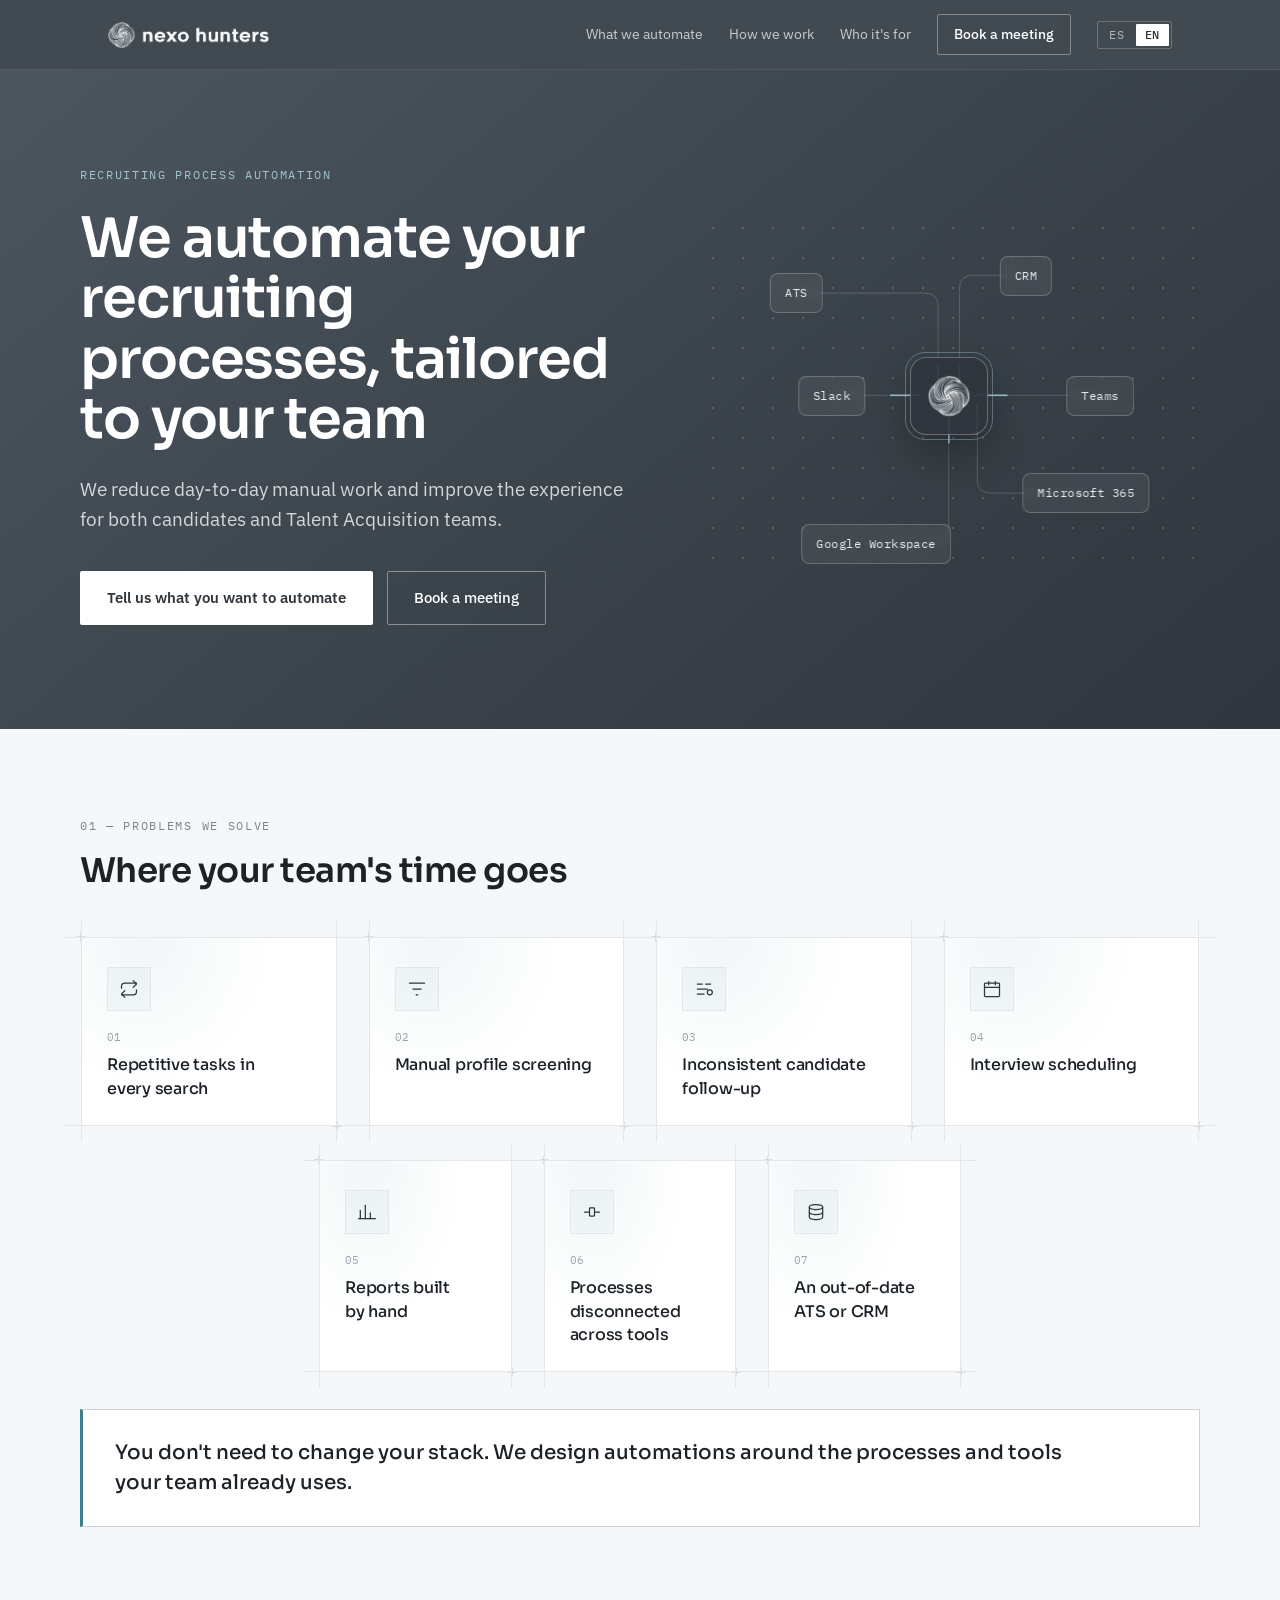
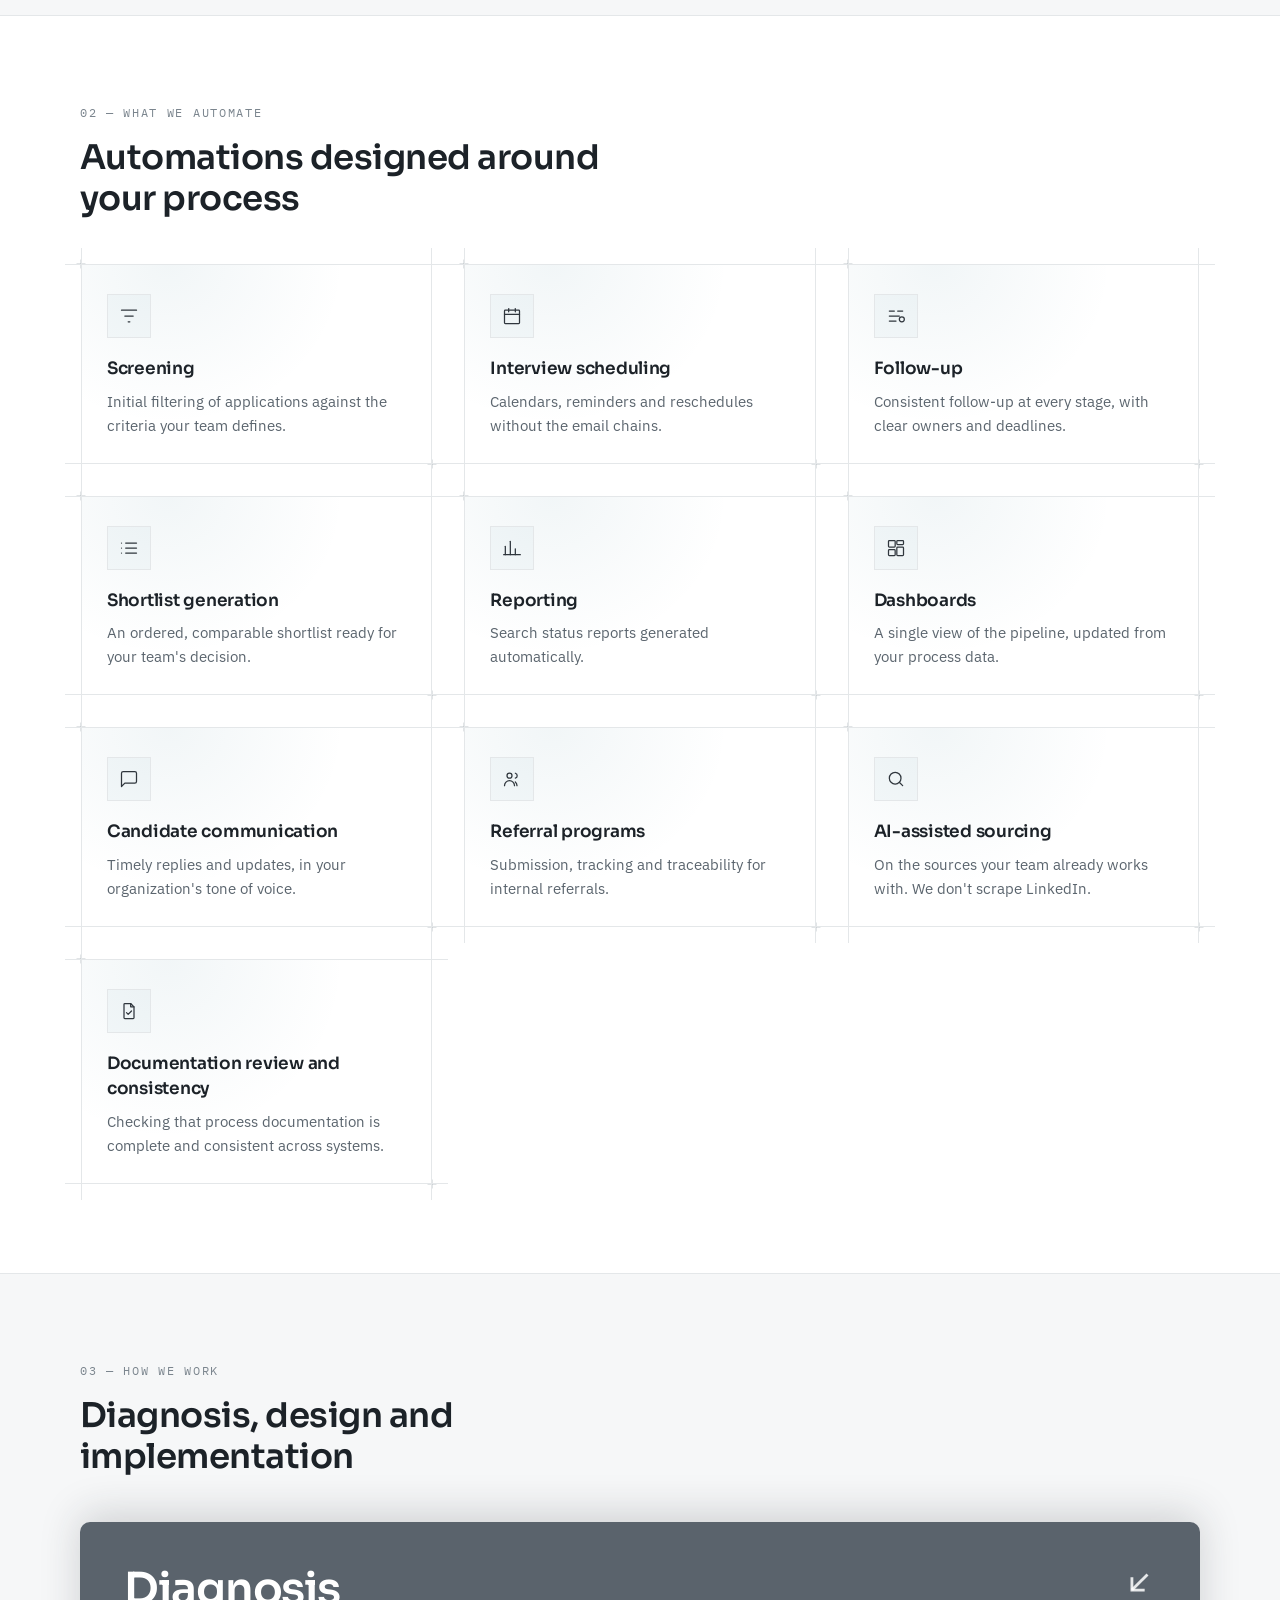
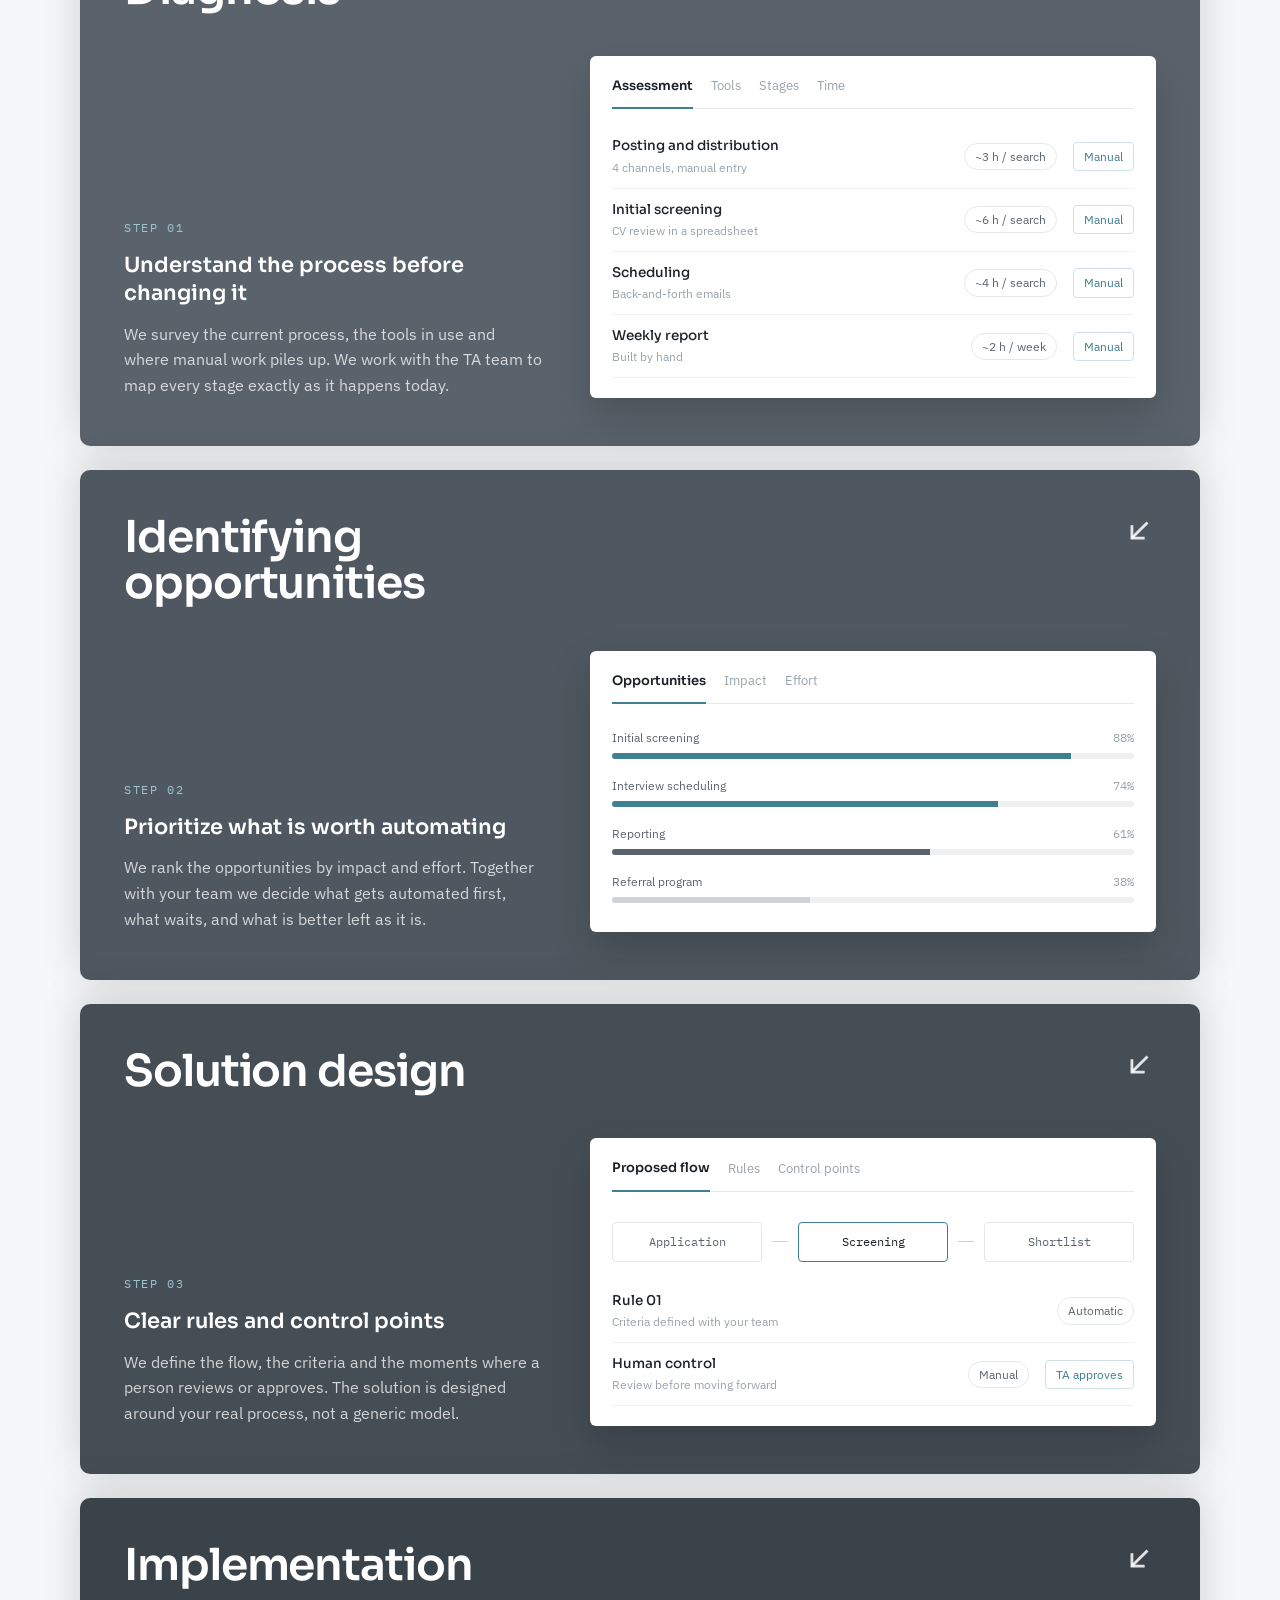
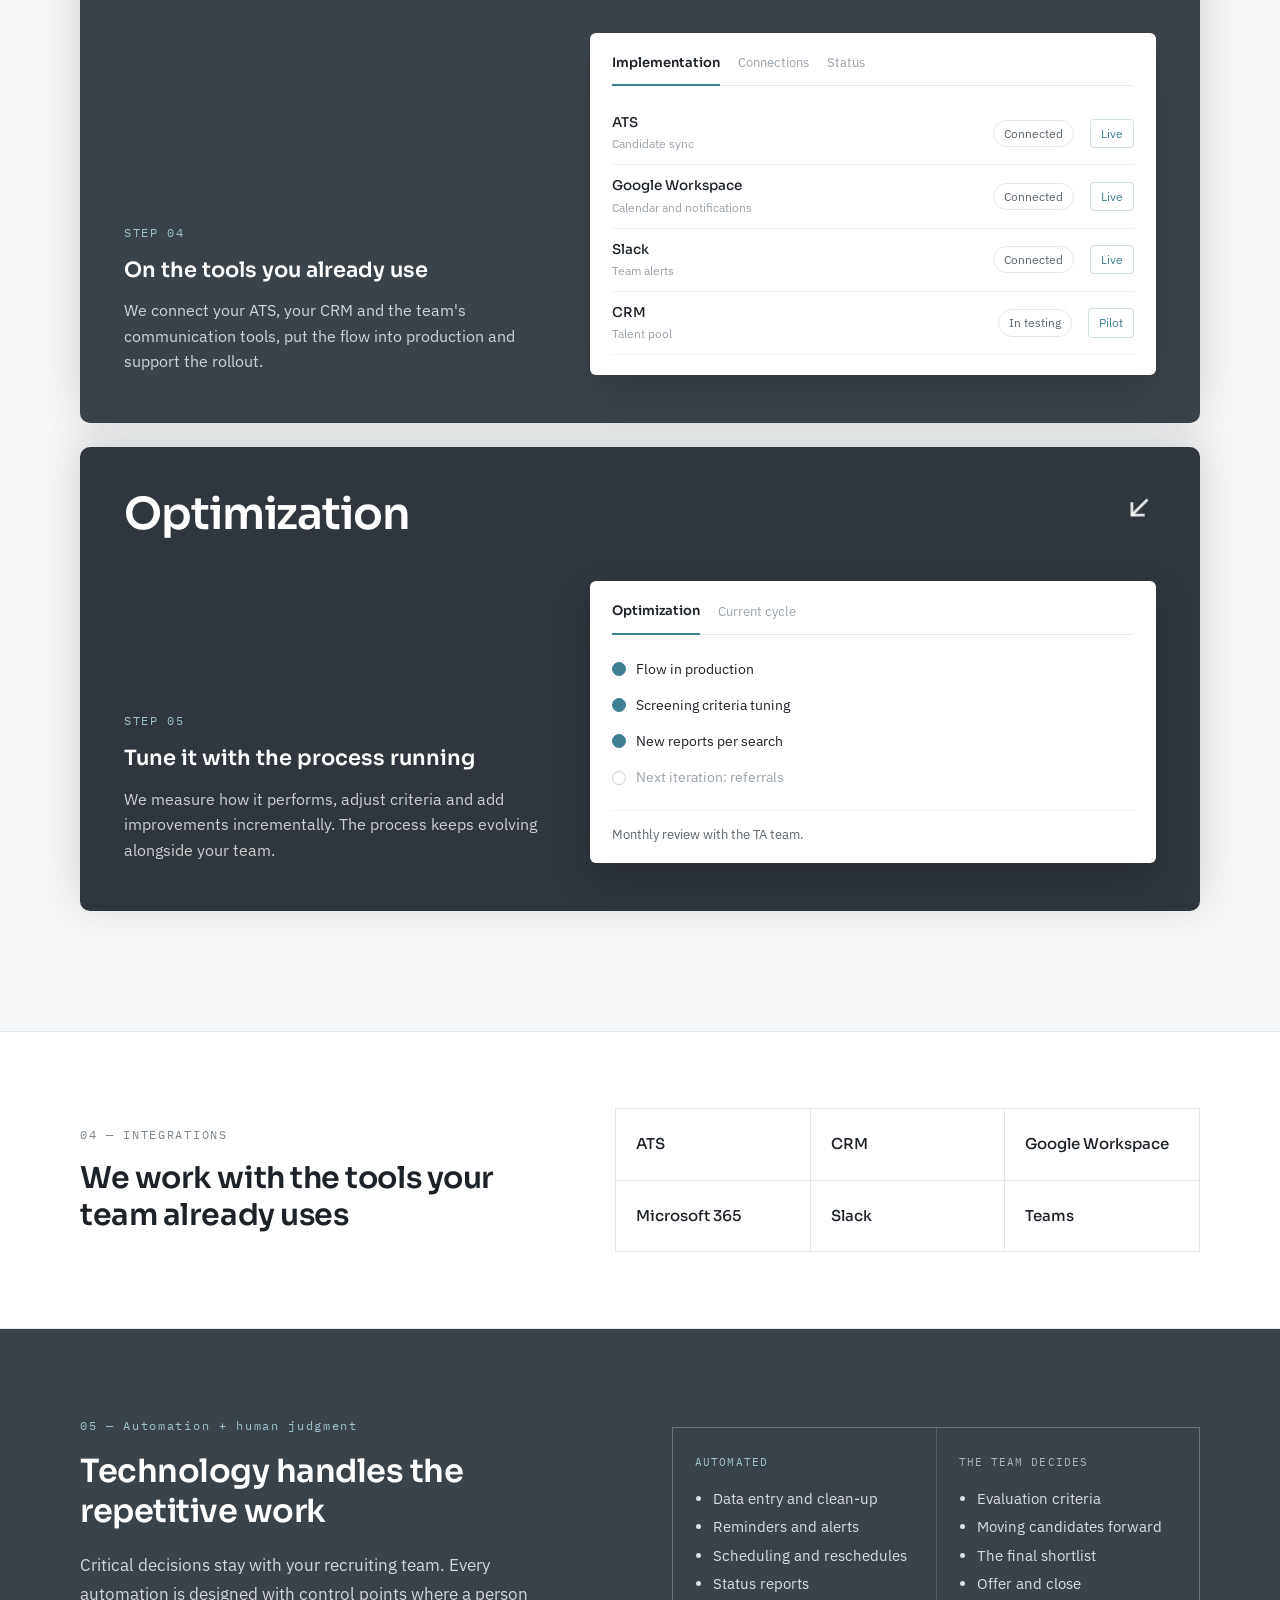
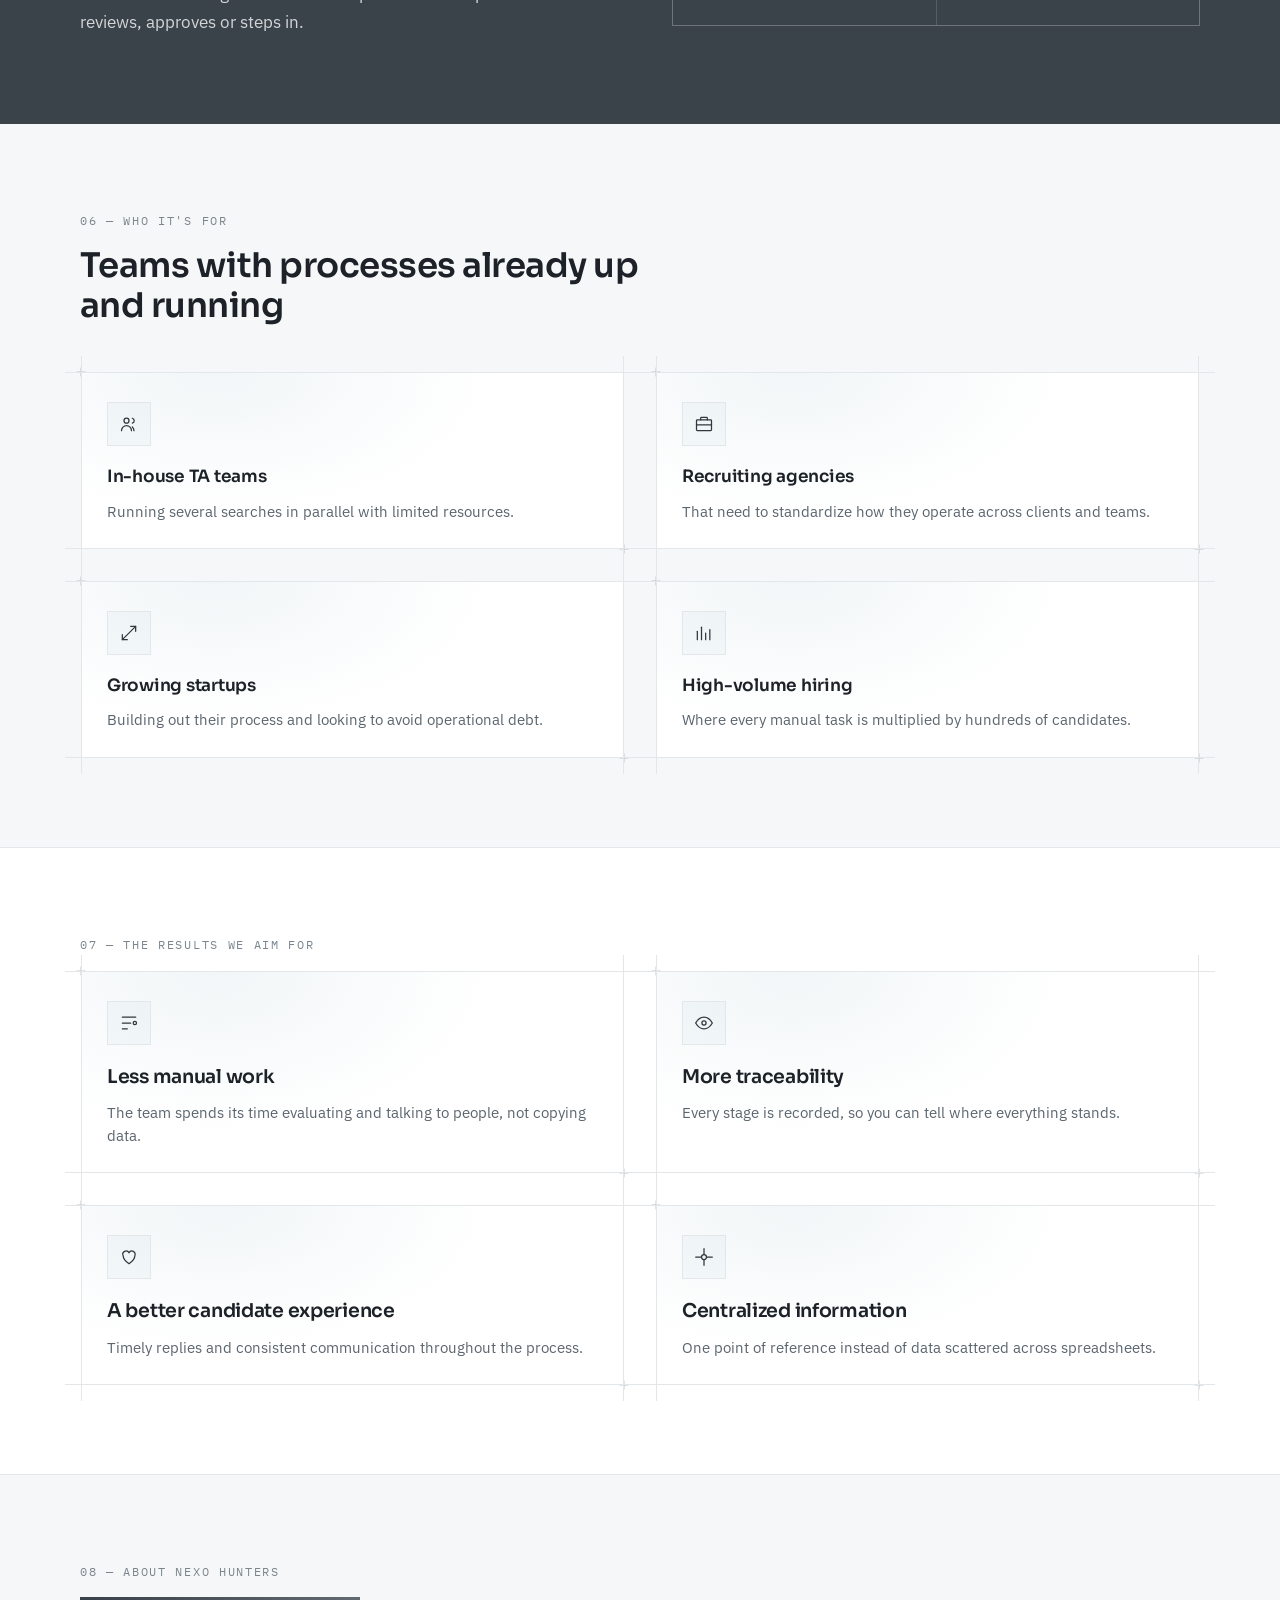
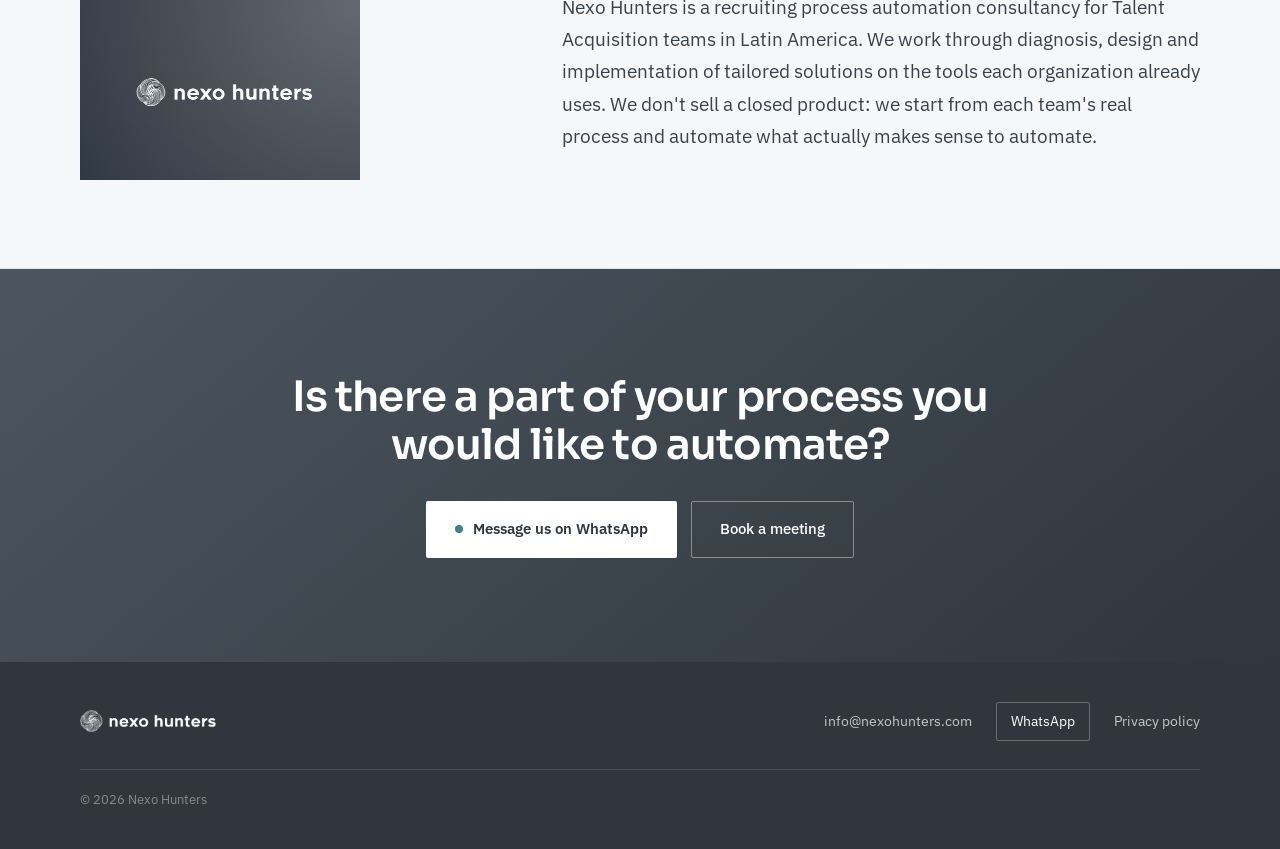
==== commit 220efc3a: "Versión en inglés, datos de contacto y optimización de assets - Nueva página en/index.html (traducci" ====
--- a/index.html
+++ b/index.html
@@ -13,7 +13,7 @@
 <meta property="og:title" content="Nexo Hunters — Automatización de procesos de recruiting">
 <meta property="og:description" content="Diagnóstico, diseño e implementación de automatizaciones sobre las herramientas que tu equipo ya utiliza.">
 <meta property="og:url" content="https://nexohunters.com/">
-<meta property="og:image" content="https://nexohunters.com/assets/img/nexo-logo-card.png">
+<meta property="og:image" content="https://nexohunters.com/assets/img/nexo-logo-card.jpg">
 <meta property="og:locale" content="es_LA">
 <meta property="og:locale:alternate" content="en_US">
 <meta name="twitter:card" content="summary_large_image">
@@ -119,7 +119,7 @@
           <span class="diagram__chip" style="left:77.30%; top:76.83%;">Microsoft 365</span>
 
           <div class="diagram__core">
-            <img src="assets/img/nexo-mark-white.png" alt="" width="256" height="256">
+            <img src="assets/img/nexo-mark-white.png" alt="" width="192" height="192">
             <span class="diagram__ring" aria-hidden="true"></span>
           </div>
         </div>
@@ -680,7 +680,7 @@
     <div class="about">
       <div>
         <p class="eyebrow">08 — Sobre Nexo Hunters</p>
-        <img class="about__logo" src="assets/img/nexo-logo-card.png" alt="Nexo Hunters" width="731" height="477" loading="lazy" decoding="async">
+        <img class="about__logo" src="assets/img/nexo-logo-card.jpg" alt="Nexo Hunters" width="560" height="365" loading="lazy" decoding="async">
       </div>
       <p class="about__text">Nexo Hunters es una consultora de automatización de procesos de recruiting para equipos de Talent Acquisition en Latinoamérica. Trabajamos con diagnóstico, diseño e implementación de soluciones a medida sobre las herramientas que cada organización ya utiliza. No vendemos un producto cerrado: partimos del proceso real de cada equipo y automatizamos lo que tiene sentido automatizar.</p>
     </div>
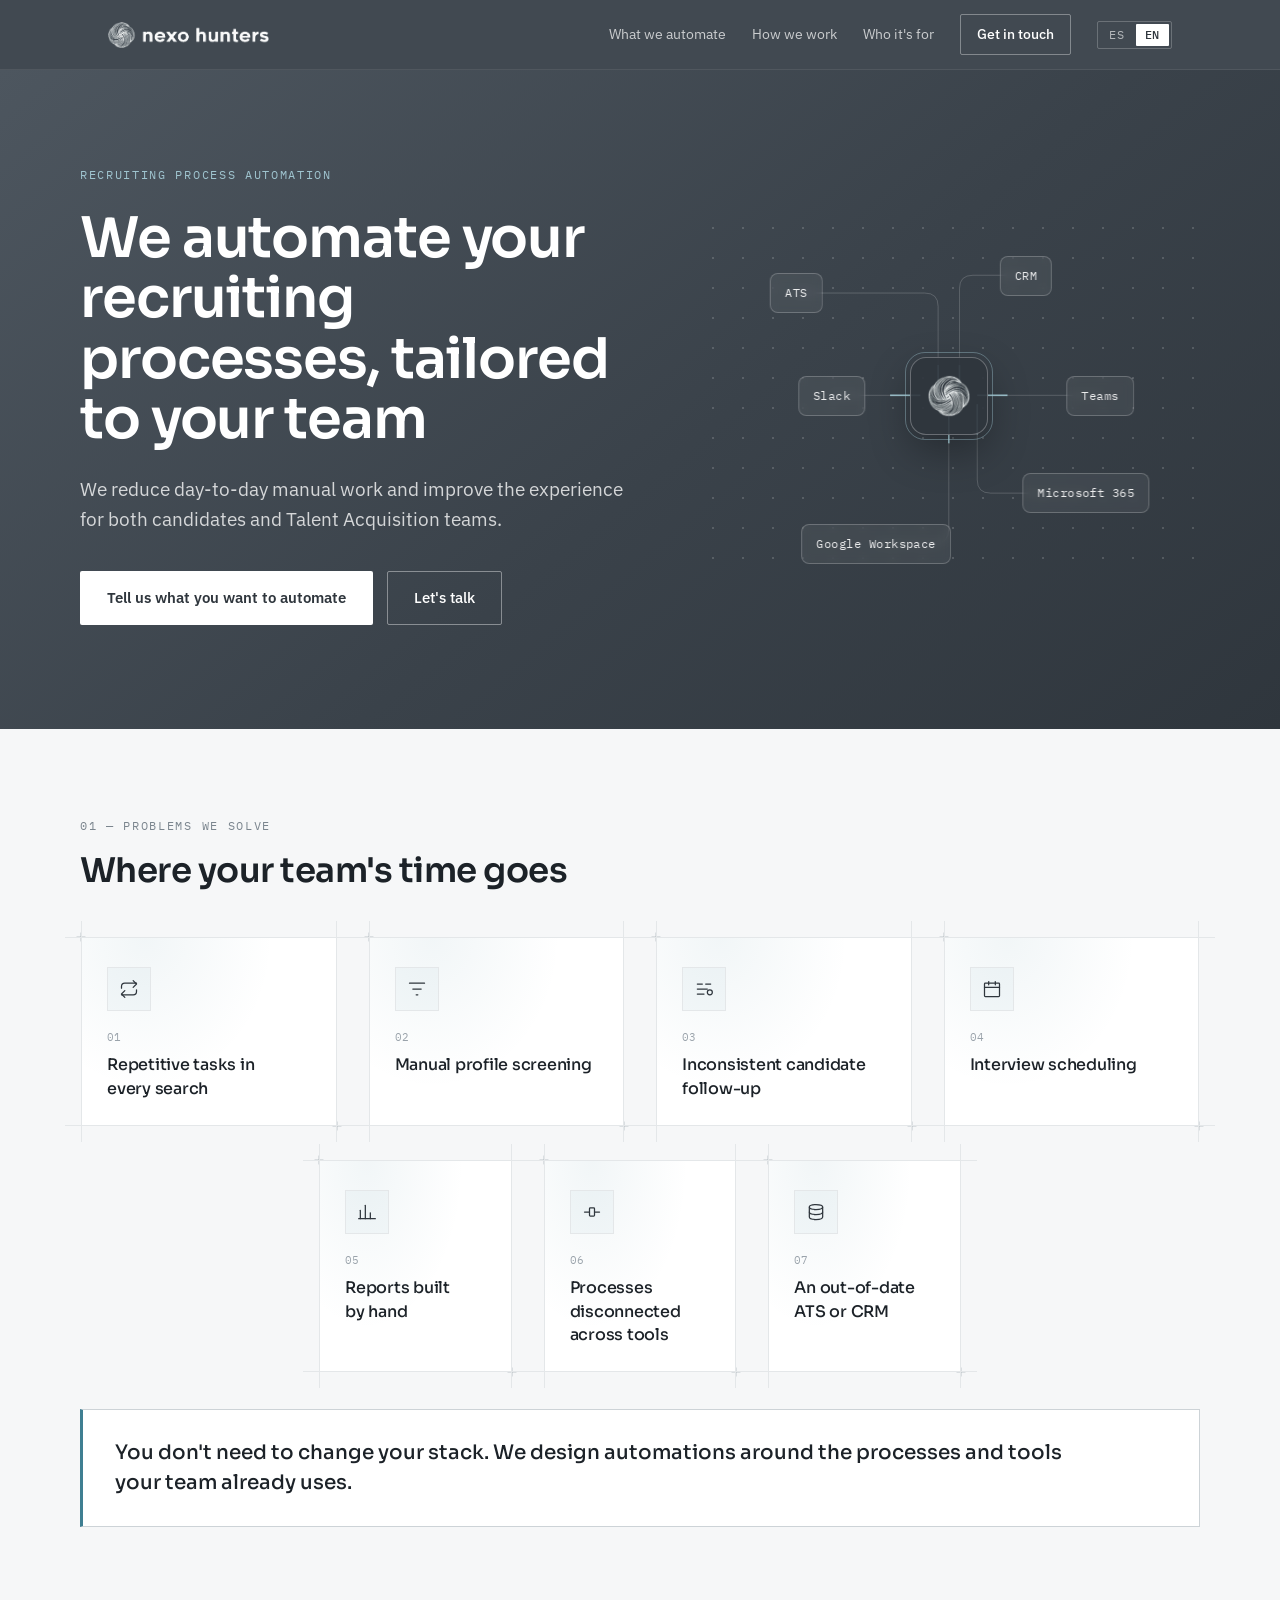
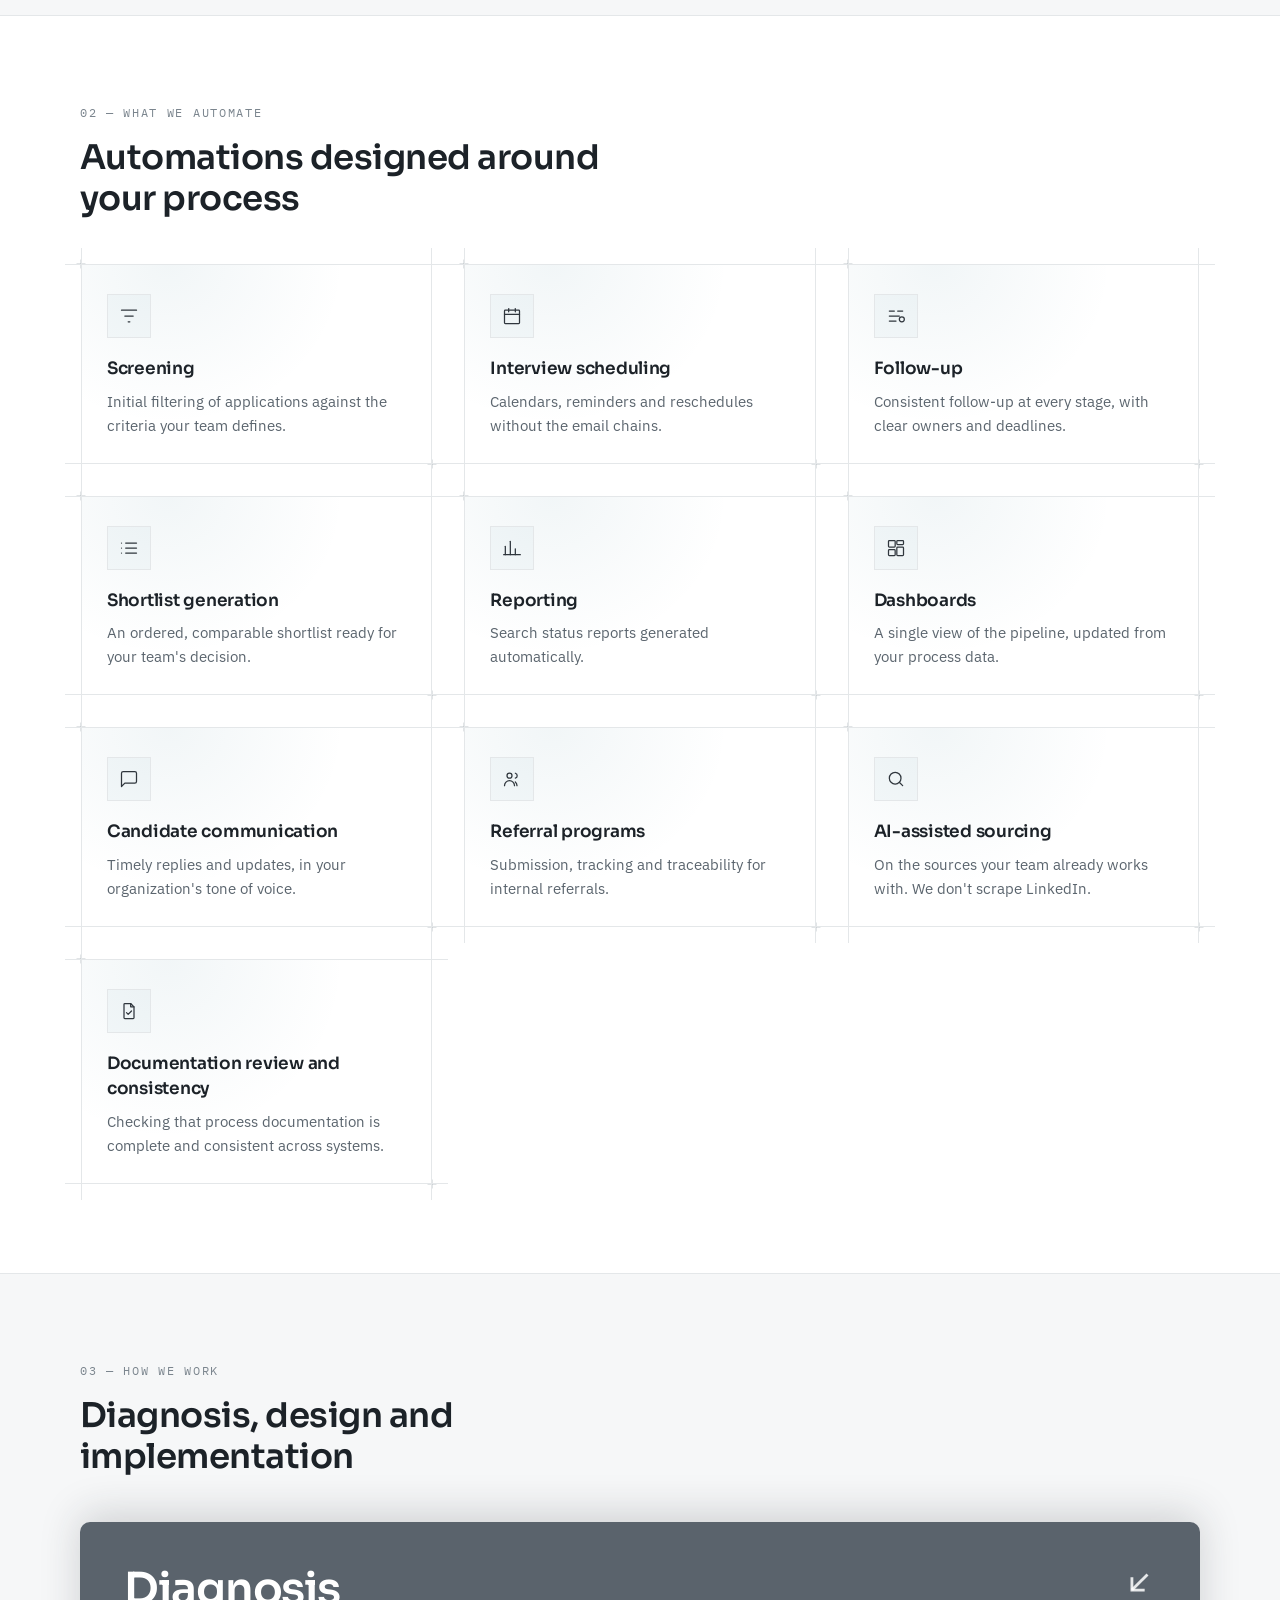
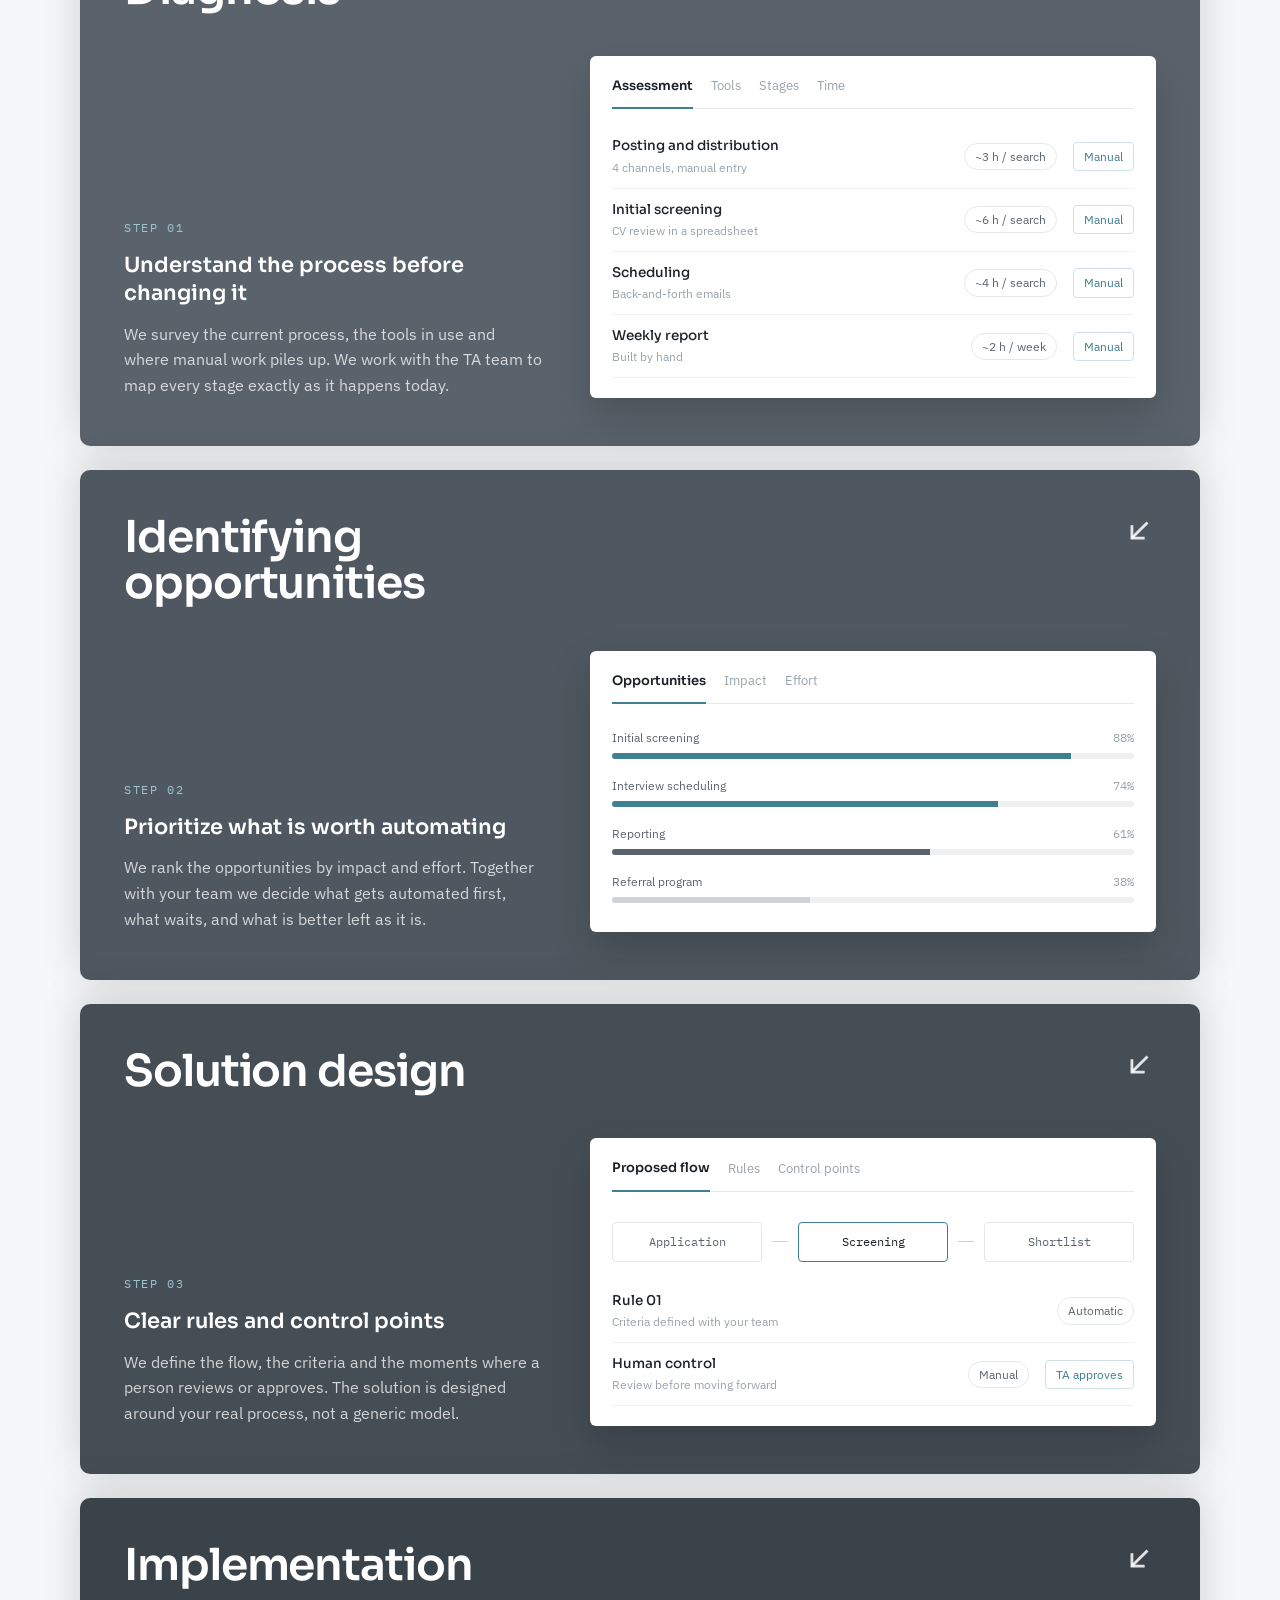
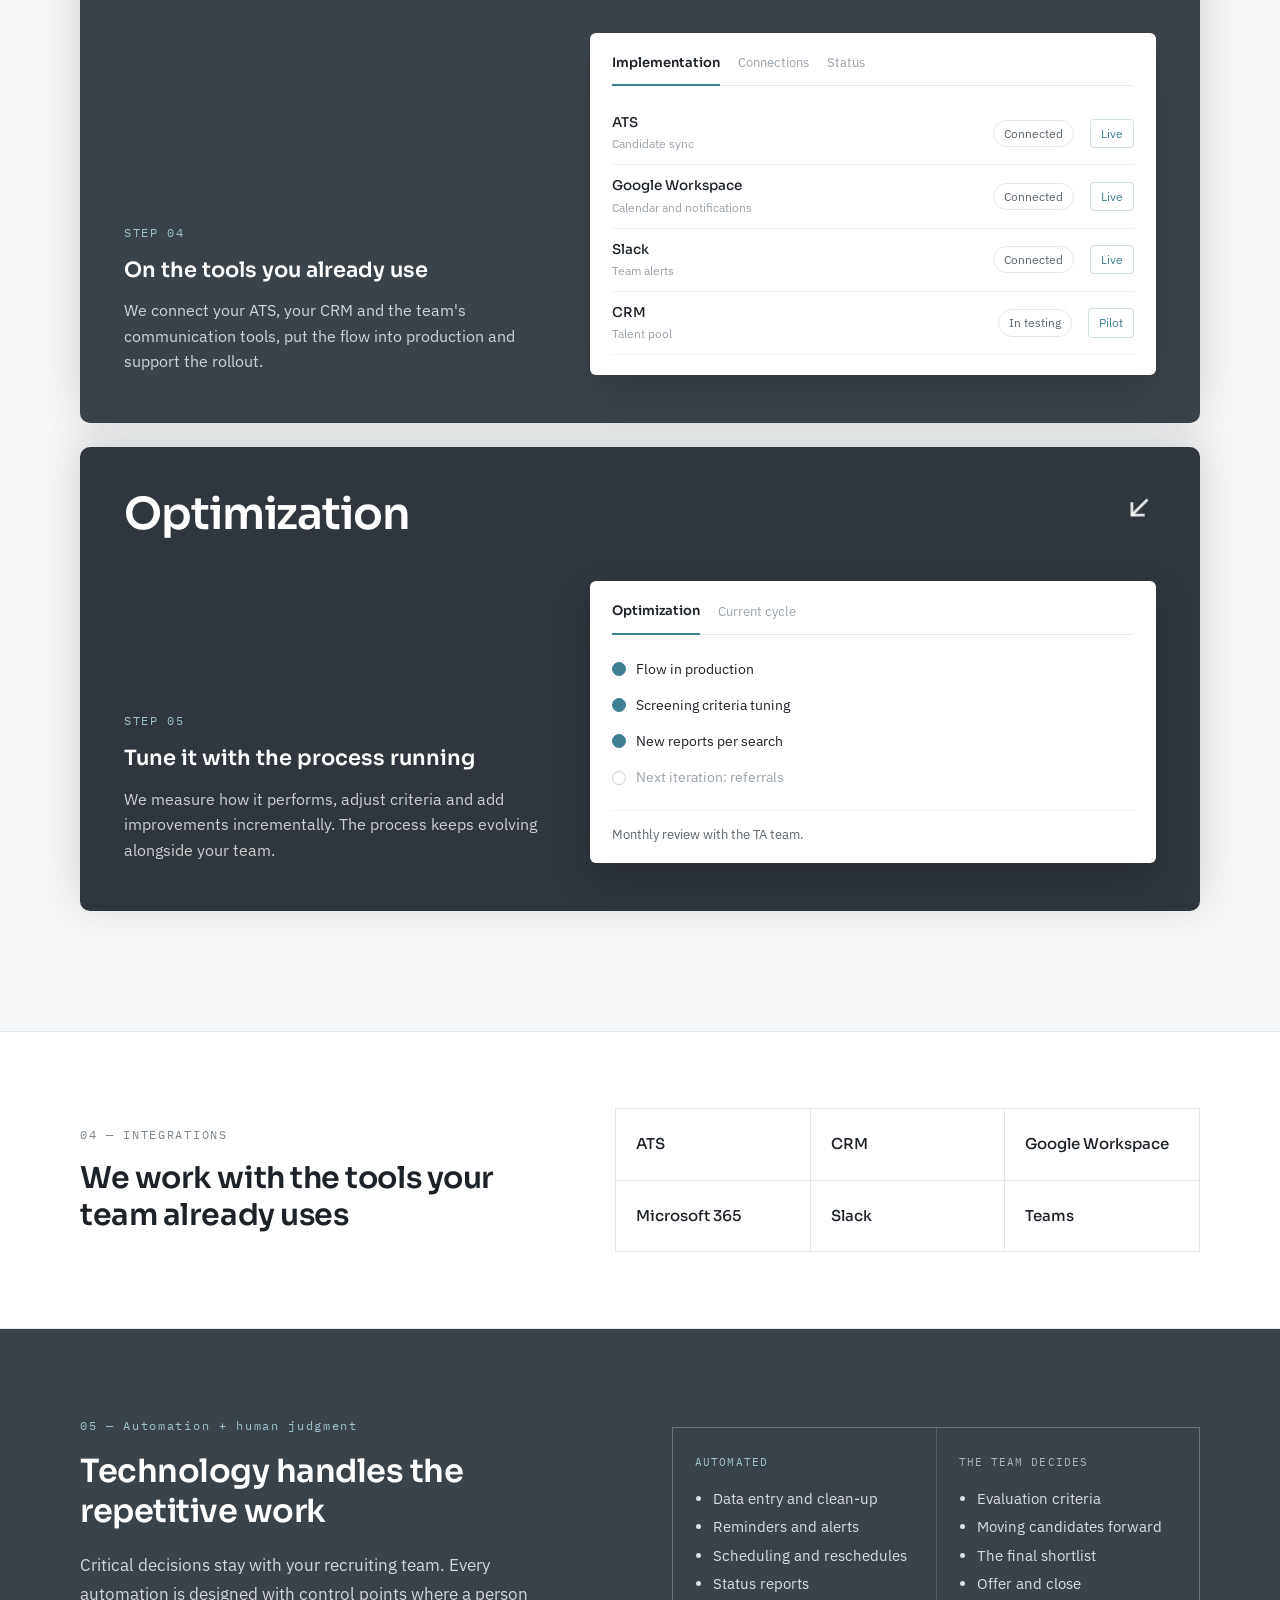
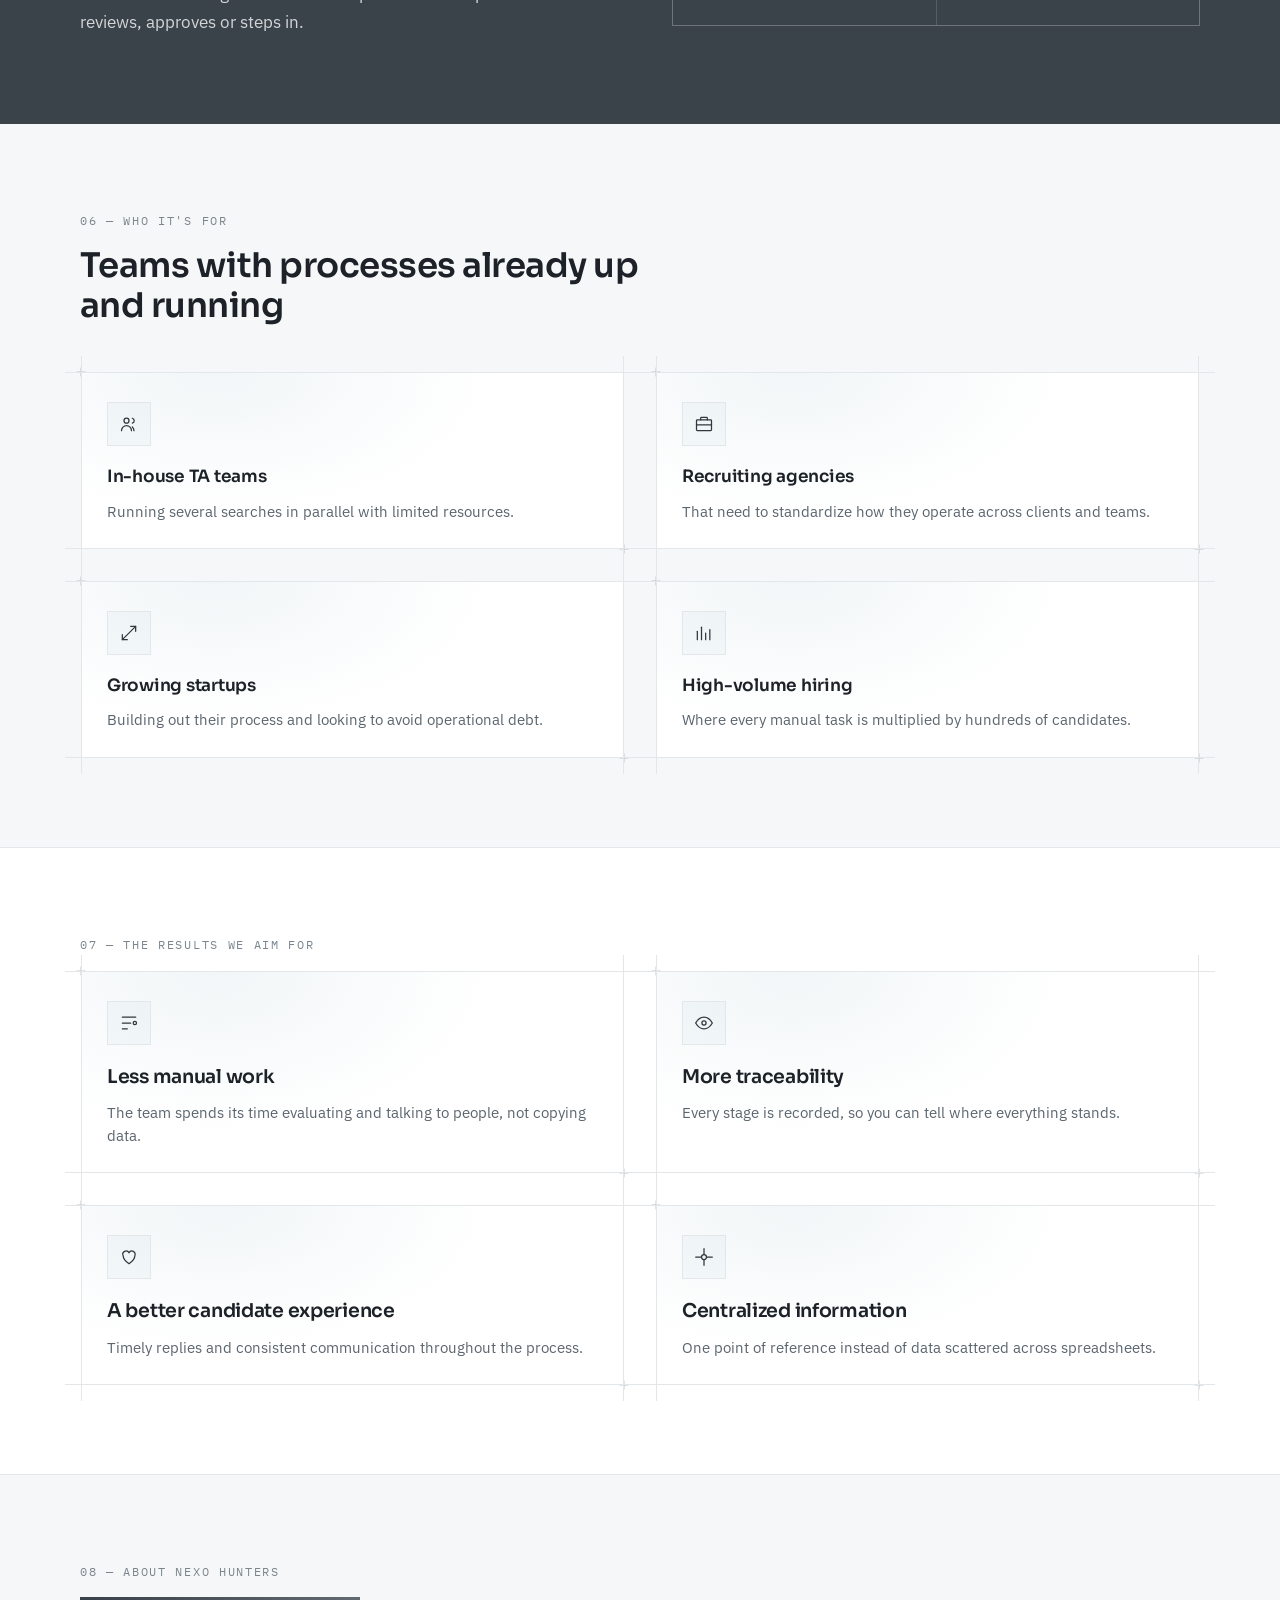
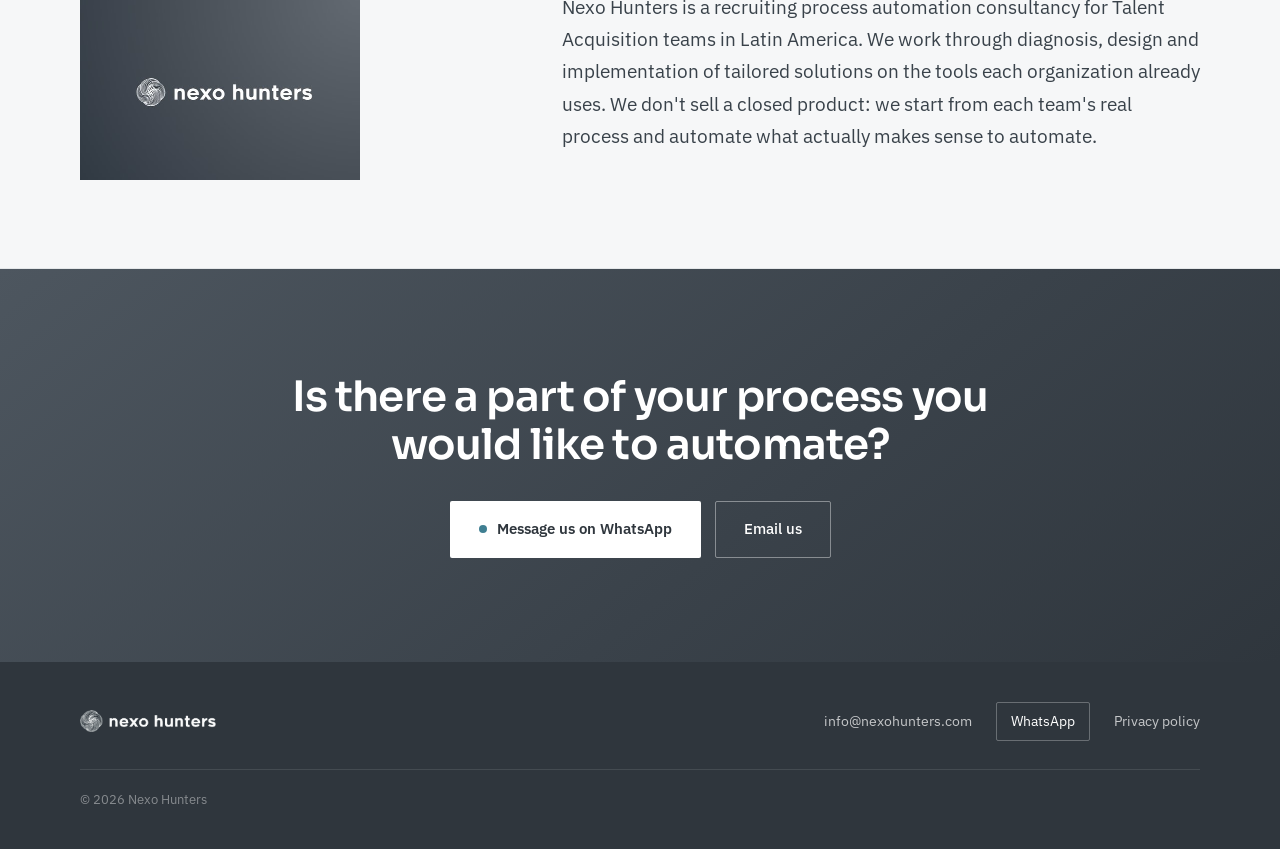
==== commit 05b9a4d7: "Renombrar los CTA de contacto según lo que hacen "Agendar una reunión" / "Book a meeting" prometía u" ====
--- a/index.html
+++ b/index.html
@@ -68,7 +68,7 @@
       <a class="site-nav__link" href="#que-automatizamos">Qué automatizamos</a>
       <a class="site-nav__link" href="#como-trabajamos">Cómo trabajamos</a>
       <a class="site-nav__link" href="#para-quien">Para quién</a>
-      <a class="site-nav__cta" href="#contacto">Agendar una reunión</a>
+      <a class="site-nav__cta" href="#contacto">Contactanos</a>
       <p class="lang-switch" aria-label="Idioma">
         <span class="lang-switch__opt is-active" aria-current="true">ES</span>
         <a class="lang-switch__opt" href="en/" hreflang="en" lang="en" data-lang="en">EN</a>
@@ -88,7 +88,7 @@
         <p class="hero__lead">Reducimos las tareas manuales del día a día y mejoramos la experiencia de los candidatos y de los equipos de Talent Acquisition.</p>
         <div class="btn-row">
           <a class="btn btn--solid" href="#contacto">Contanos qué querés automatizar</a>
-          <a class="btn btn--ghost" href="#contacto">Agendar una reunión</a>
+          <a class="btn btn--ghost" href="#contacto">Hablemos</a>
         </div>
       </div>
 
@@ -694,7 +694,7 @@
         <a class="btn btn--solid btn--lg" href="https://wa.me/5491132096054" target="_blank" rel="noopener">
           <span class="btn__dot" aria-hidden="true"></span>Escribinos por WhatsApp
         </a>
-        <a class="btn btn--ghost btn--lg" href="mailto:info@nexohunters.com?subject=Agendar%20una%20reuni%C3%B3n">Agendar una reunión</a>
+        <a class="btn btn--ghost btn--lg" href="mailto:info@nexohunters.com?subject=Consulta%20desde%20el%20sitio">Escribinos por mail</a>
       </div>
     </div>
   </section>
